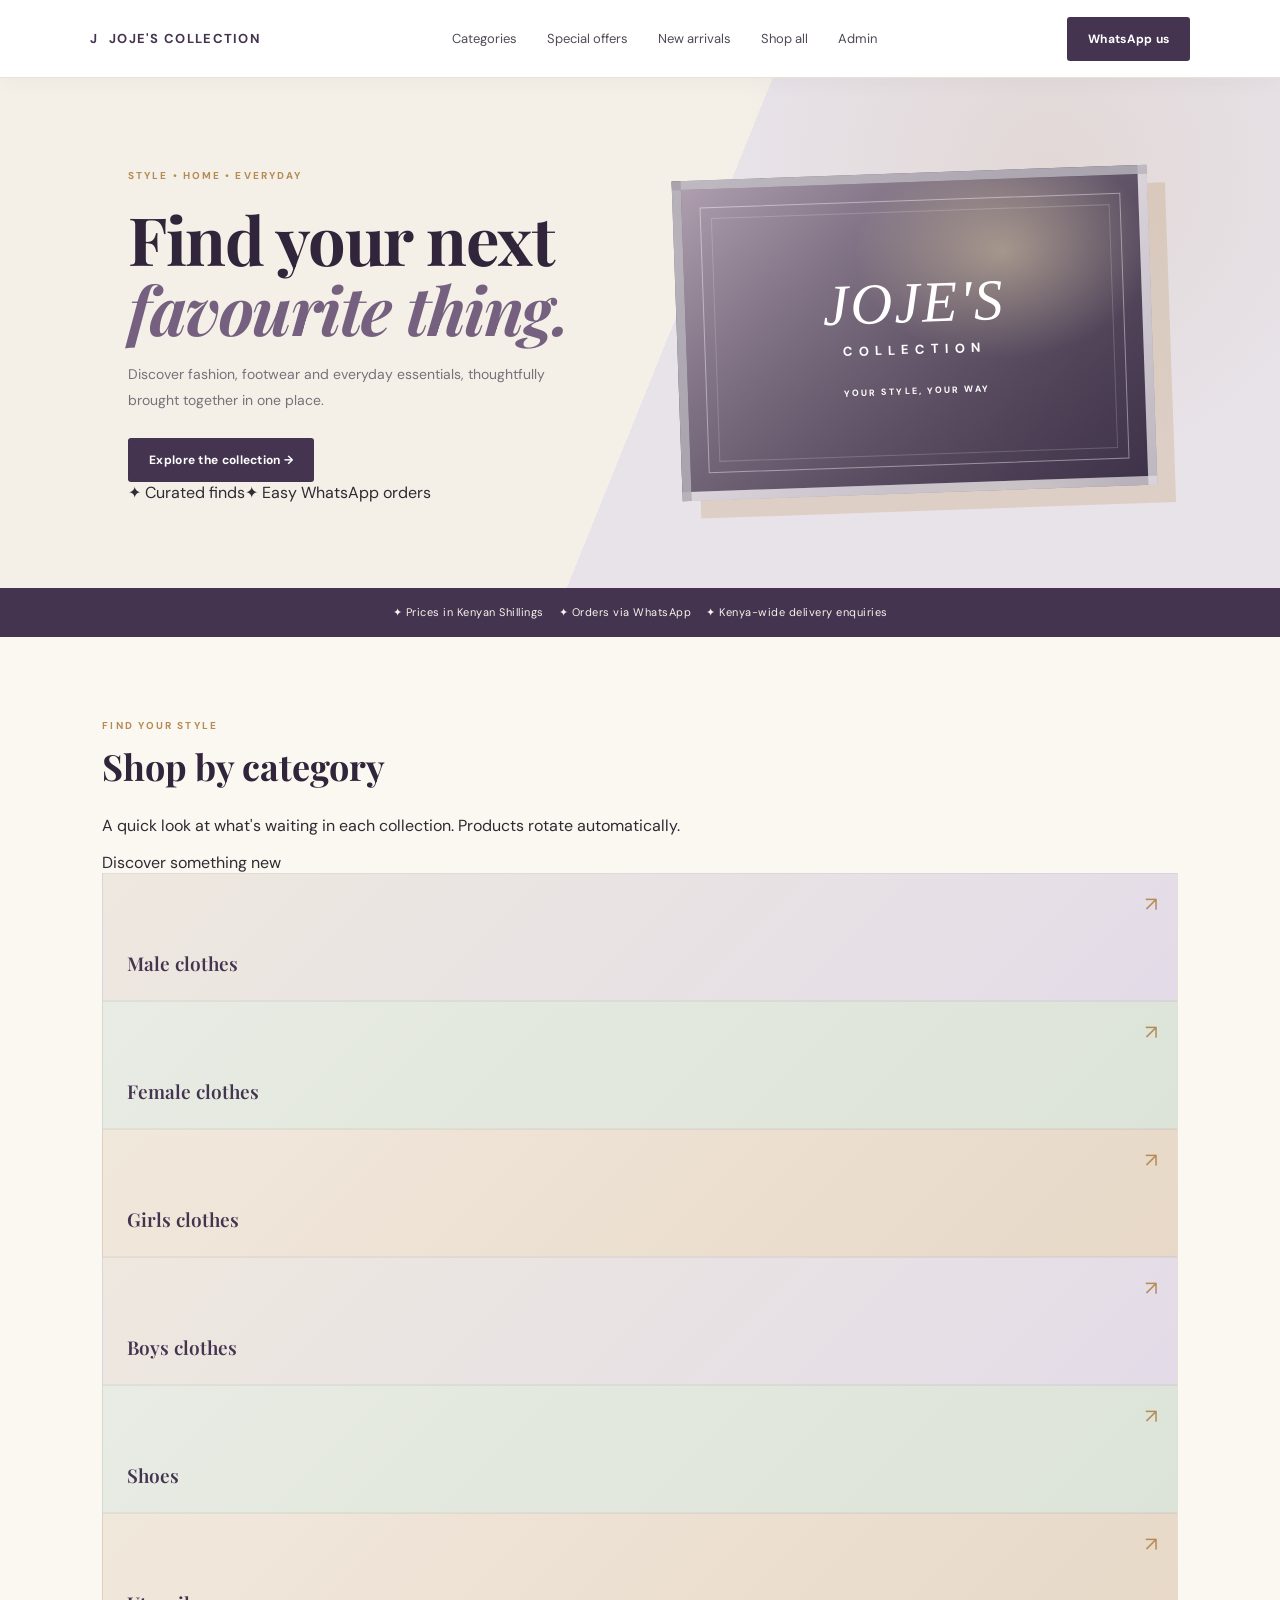
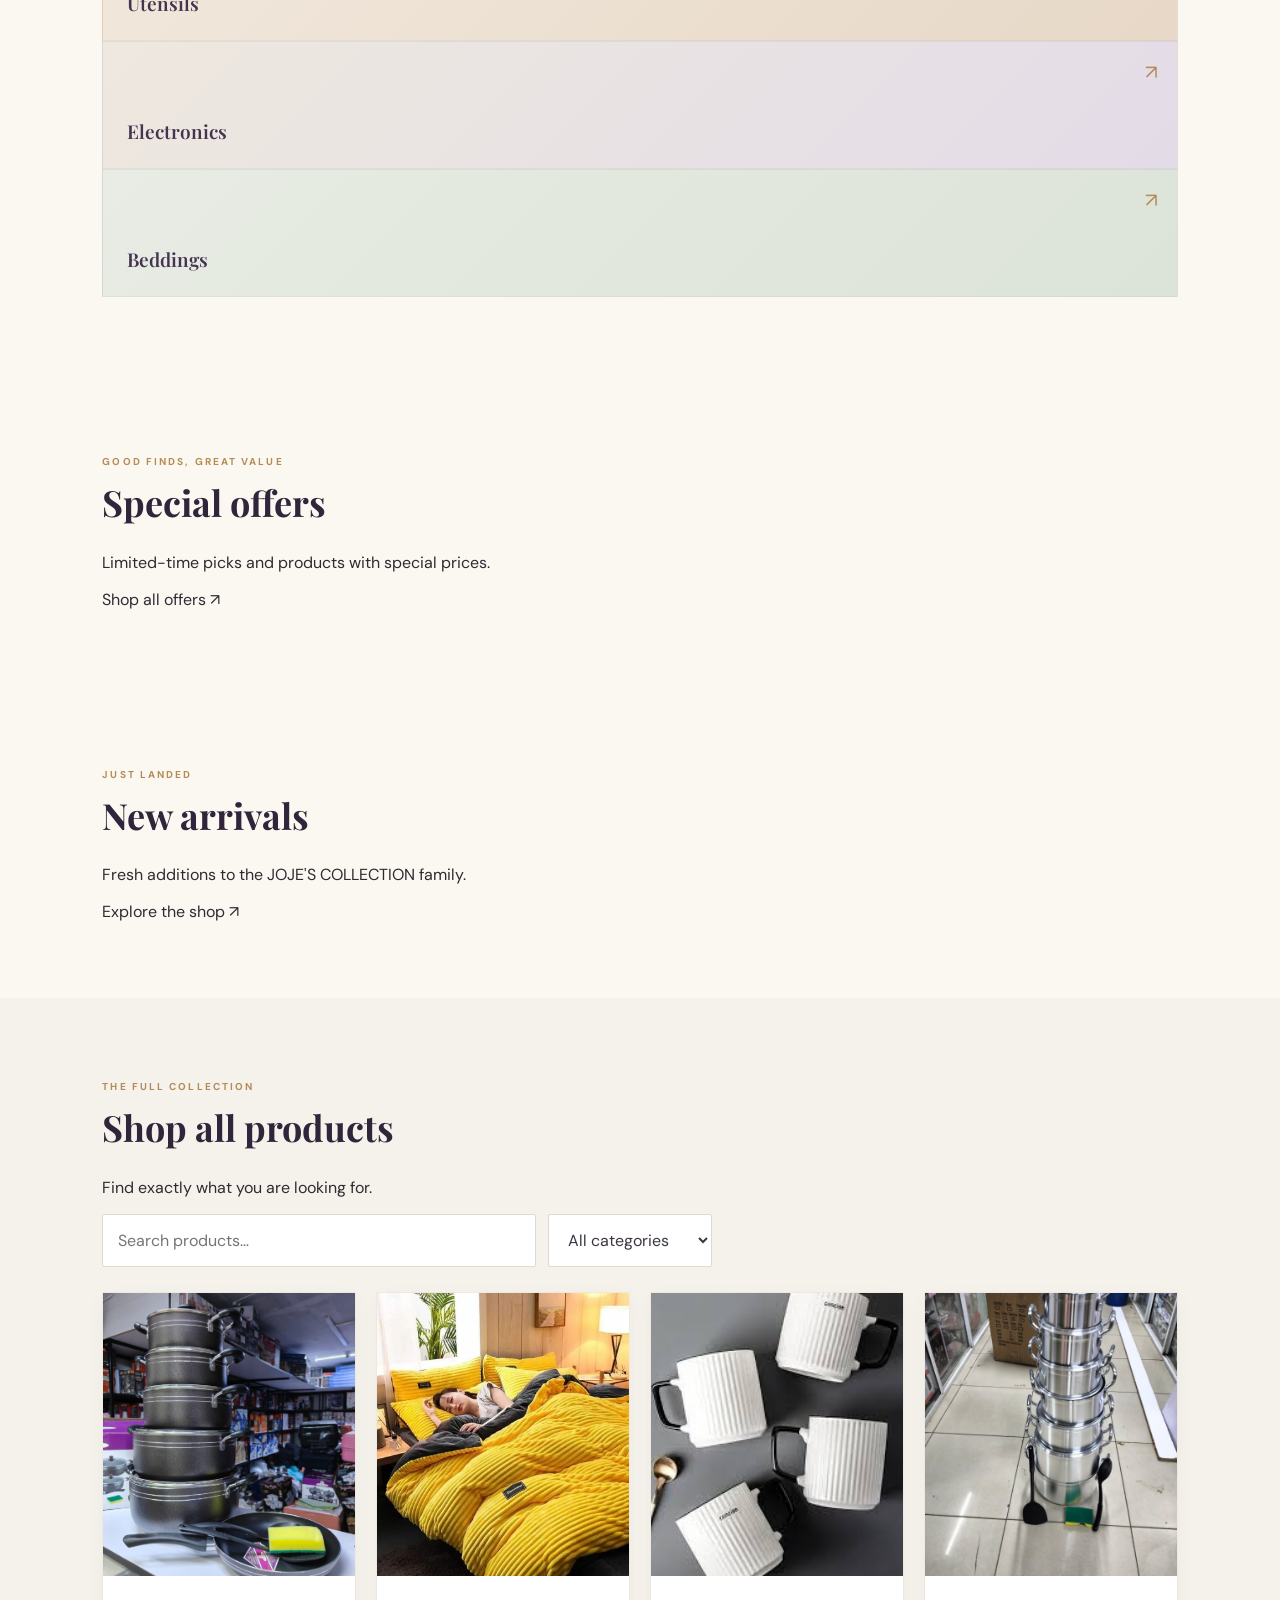
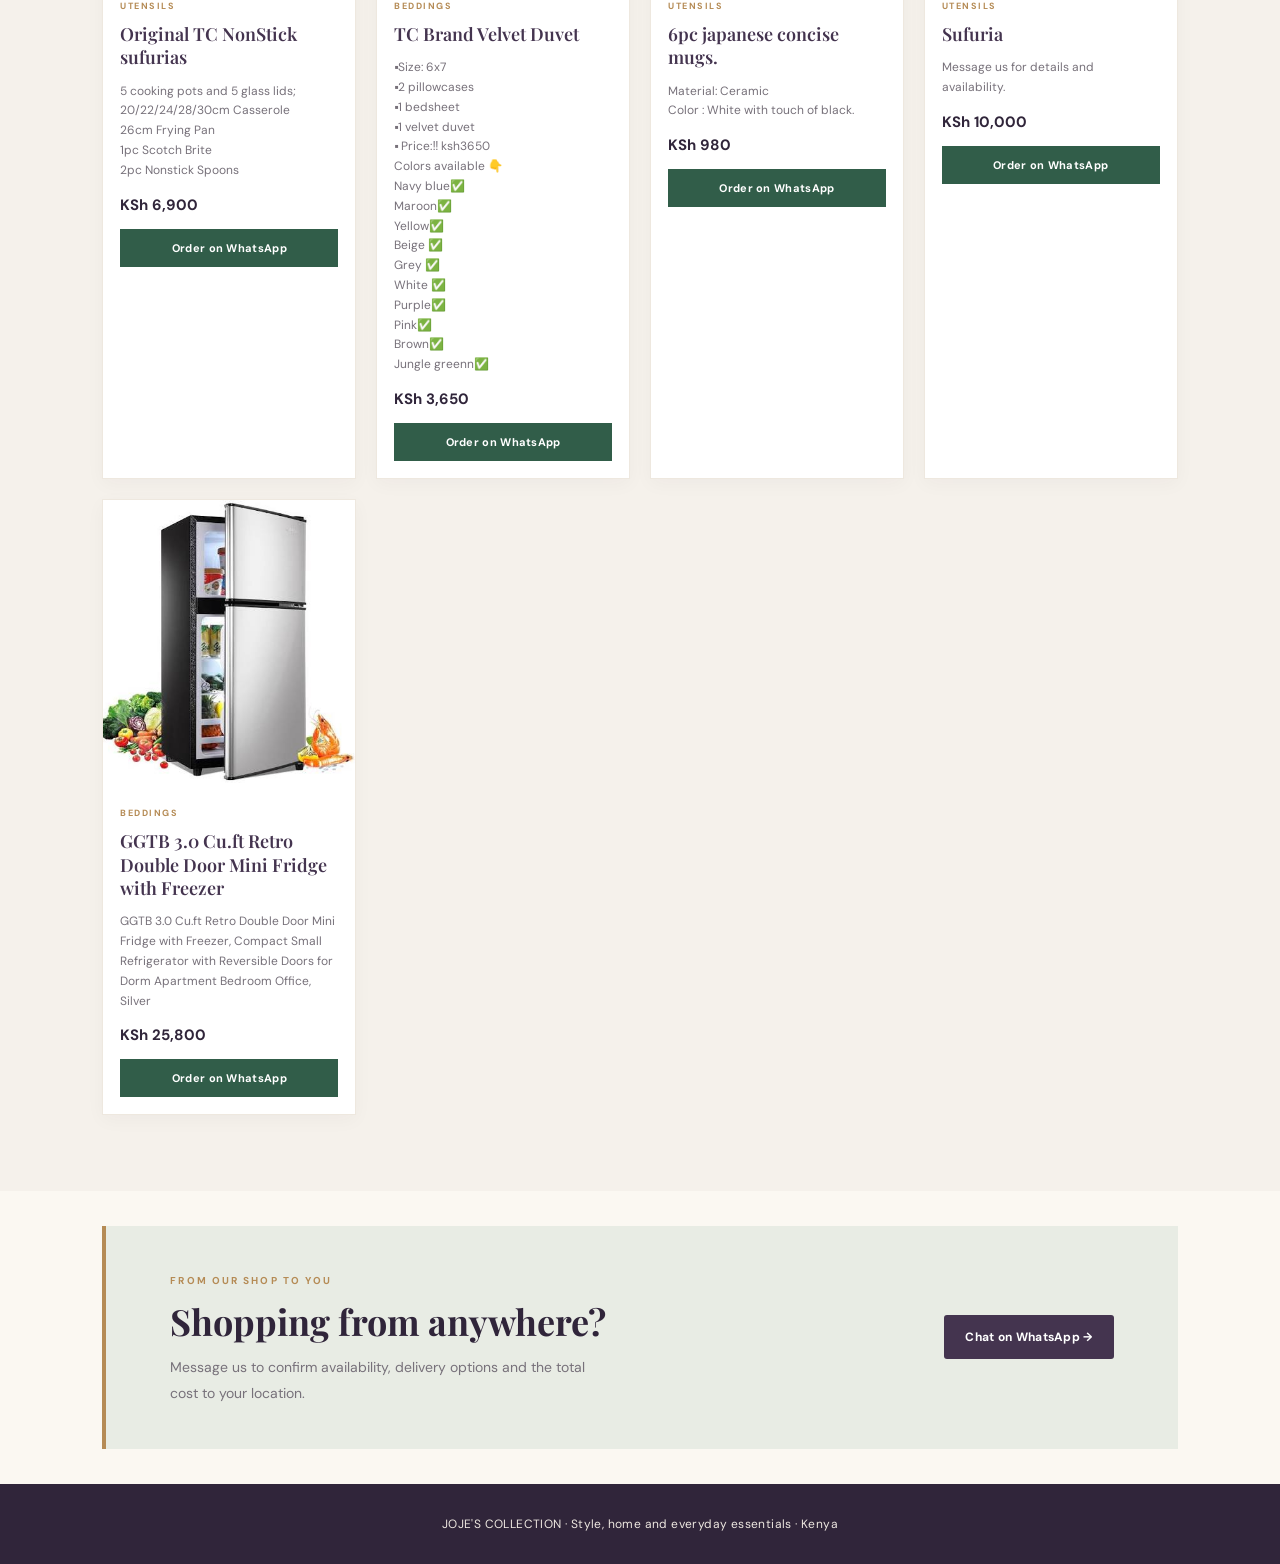
==== index.html @ 9160bc40 "Add rotating category previews and featured storefront sections" ====
<!doctype html>
<html lang="en">
<head><meta charset="utf-8"><meta name="viewport" content="width=device-width,initial-scale=1"><meta name="theme-color" content="#30253a"><meta name="description" content="Shop fashion, footwear, home and everyday essentials at JOJE'S COLLECTION. Order conveniently on WhatsApp."><title>JOJE'S COLLECTION | Style, Home & Everyday</title><link rel="stylesheet" href="styles.css"></head>
<body>
<header><a class="brand" href="index.html">J<span>JOJE'S COLLECTION</span></a><nav><a href="#categories">Categories</a><a href="#offers">Special offers</a><a href="#new-arrivals">New arrivals</a><a href="#products">Shop all</a><a href="admin.html">Admin</a></nav><a class="wa" href="https://wa.me/254795796951">WhatsApp us</a></header>
<section class="hero"><div><small>STYLE • HOME • EVERYDAY</small><h1>Find your next<br><em>favourite thing.</em></h1><p>Discover fashion, footwear and everyday essentials, thoughtfully brought together in one place.</p><a class="btn" href="#categories">Explore the collection →</a><div class="hero-trust"><span>✦ Curated finds</span><span>✦ Easy WhatsApp orders</span></div></div><div class="hero-art"><span>JOJE'S</span><b>COLLECTION</b><small>YOUR STYLE, YOUR WAY</small></div></section>
<div class="strip">✦ Prices in Kenyan Shillings　 ✦ Orders via WhatsApp　 ✦ Kenya-wide delivery enquiries</div>
<main>
<section id="categories" class="category-section"><div class="section-heading"><div><small>FIND YOUR STYLE</small><h2>Shop by category</h2><p class="section-intro">A quick look at what's waiting in each collection. Products rotate automatically.</p></div><span class="rotating-note"> <i></i> Discover something new</span></div><div id="cats" class="category-showcase"></div></section>
<section id="offers" class="feature-section offers-section"><div class="section-heading"><div><small>GOOD FINDS, GREAT VALUE</small><h2>Special offers</h2><p class="section-intro">Limited-time picks and products with special prices.</p></div><a class="text-link" href="#products">Shop all offers ↗</a></div><div id="offers-track" class="feature-track"></div></section>
<section id="new-arrivals" class="feature-section new-section"><div class="section-heading"><div><small>JUST LANDED</small><h2>New arrivals</h2><p class="section-intro">Fresh additions to the JOJE'S COLLECTION family.</p></div><a class="text-link" href="#products">Explore the shop ↗</a></div><div id="new-track" class="feature-track"></div></section>
<section id="products" class="products-section"><div class="section-heading"><div><small>THE FULL COLLECTION</small><h2>Shop all products</h2><p class="section-intro">Find exactly what you are looking for.</p></div></div><div class="tools"><input id="search" placeholder="Search products…" aria-label="Search products"><select id="filter" aria-label="Filter by category"><option value="">All categories</option></select></div><div id="grid" class="grid"></div><p id="empty" hidden>No products found. Please check back soon.</p></section>
<section class="delivery"><div><small>FROM OUR SHOP TO YOU</small><h2>Shopping from anywhere?</h2><p>Message us to confirm availability, delivery options and the total cost to your location.</p></div><a class="btn" href="https://wa.me/254795796951">Chat on WhatsApp →</a></section>
</main><footer>JOJE'S COLLECTION · Style, home and everyday essentials · Kenya</footer><script src="products.js"></script><script src="app.js"></script></body></html>
---- styles.css ----
@import url('https://fonts.googleapis.com/css2?family=DM+Sans:wght@400;500;600;700&family=Playfair+Display:ital,wght@0,600;0,700;1,600&display=swap');
:root{--plum:#44344f;--deep:#30253a;--soft:#75617f;--cream:#fbf8f2;--ivory:#f3eee5;--gold:#b58b55;--sage:#e8ece4;--muted:#77717a;--line:#e9e2d9}
*{box-sizing:border-box}html{scroll-behavior:smooth}body{margin:0;background:var(--cream);color:#302a32;font-family:'DM Sans',sans-serif;-webkit-font-smoothing:antialiased}a{color:inherit;text-decoration:none}button,input,select{font:inherit}
header{min-height:78px;padding:0 7%;display:flex;align-items:center;justify-content:space-between;gap:24px;background:rgba(255,255,255,.97);position:sticky;top:0;z-index:10;border-bottom:1px solid var(--line);box-shadow:0 4px 22px rgba(48,37,58,.035)}
.brand{display:flex;align-items:center;gap:11px;color:var(--plum);font-weight:700;letter-spacing:1.3px;font-size:13px;white-space:nowrap}.brand:first-letter{background:var(--plum);color:white;border-radius:50%;padding:8px 12px;font:italic 24px Georgia}
nav{display:flex;align-items:center;gap:30px;font-size:13px;color:#514957}nav a:hover{color:var(--gold)}
.wa,.btn{display:inline-flex;align-items:center;justify-content:center;background:var(--plum);color:white;padding:14px 21px;border-radius:3px;font-size:12px;font-weight:700;letter-spacing:.3px;transition:.2s}.wa:hover,.btn:hover{background:var(--deep);transform:translateY(-2px)}
.hero{padding:72px 10%;min-height:510px;display:grid;grid-template-columns:1.02fr .98fr;align-items:center;gap:54px;overflow:hidden;background:radial-gradient(circle at 82% 18%,rgba(181,139,85,.13),transparent 28%),linear-gradient(112deg,#f4efe7 0%,#f4efe7 52%,#e8e3e9 52%,#e8e3e9 100%)}
small{color:var(--gold);letter-spacing:2.1px;font-weight:700;font-size:10px;text-transform:uppercase}.hero h1{font:700 clamp(44px,5.2vw,72px)/1.06 'Playfair Display',Georgia,serif;color:var(--deep);margin:20px 0 17px;letter-spacing:-1.5px}.hero h1 em{color:var(--soft)}
.hero p,.delivery p{color:var(--muted);line-height:1.85;font-size:14px;max-width:430px;margin:0 0 25px}
.hero-art{min-height:320px;position:relative;isolation:isolate;background:linear-gradient(145deg,rgba(48,37,58,.08),rgba(48,37,58,.55)),radial-gradient(ellipse at 70% 24%,#d8c8b0 0%,transparent 33%),linear-gradient(135deg,#b9a9b9,#796b7e 58%,#51445d);box-shadow:18px 18px 0 rgba(181,139,85,.23);display:flex;flex-direction:column;align-items:center;justify-content:center;color:white;transform:rotate(-2deg);border:9px solid rgba(255,255,255,.55)}
.hero-art:before,.hero-art:after{content:'';position:absolute;z-index:-1;border:1px solid rgba(255,255,255,.42);inset:18px}.hero-art:after{inset:29px;border-color:rgba(255,255,255,.18)}.hero-art span{font:italic 58px Georgia,serif;letter-spacing:2px}.hero-art b{letter-spacing:6px;font-size:13px;margin-top:5px}.hero-art small{color:#fff;margin-top:27px;font-size:9px}
.strip{text-align:center;padding:17px 12px;background:var(--plum);color:#f8f3ed;font-size:11px;letter-spacing:.5px}main section{padding:76px 8%}h2{font:700 36px/1.15 'Playfair Display',Georgia,serif;color:var(--deep);margin:12px 0 28px}
.cats{display:grid;grid-template-columns:repeat(4,1fr);gap:14px}.cat{position:relative;overflow:hidden;min-height:128px;padding:24px;display:flex;align-items:flex-end;background:linear-gradient(135deg,#eee8df,#e3dce8);color:var(--plum);font:600 19px 'Playfair Display',Georgia,serif;border:1px solid rgba(68,52,79,.06);transition:.22s}.cat:nth-child(3n+2){background:linear-gradient(135deg,#e8ece4,#dce3d8)}.cat:nth-child(3n){background:linear-gradient(135deg,#f1e8dc,#e7d8c7)}.cat:after{content:'↗';position:absolute;top:17px;right:19px;color:var(--gold);font:20px 'DM Sans',sans-serif}.cat:hover{transform:translateY(-4px);box-shadow:0 12px 24px rgba(48,37,58,.09)}
#products{background:#f5f1eb}.tools{display:flex;gap:12px;margin-bottom:25px;max-width:610px}.tools input,.tools select{min-width:0;padding:14px 15px;border:1px solid #e1d9cf;background:white;color:#3e3542;outline:none;border-radius:2px}.tools input{flex:1}.tools input:focus,.tools select:focus{border-color:var(--gold);box-shadow:0 0 0 3px rgba(181,139,85,.12)}
.grid{display:grid;grid-template-columns:repeat(4,1fr);gap:20px}.card{min-width:0;overflow:hidden;background:white;border:1px solid #eee8df;box-shadow:0 5px 18px rgba(48,37,58,.035);transition:.22s}.card:hover{transform:translateY(-5px);box-shadow:0 15px 28px rgba(48,37,58,.10)}.card img{display:block;width:100%;aspect-ratio:4/4.5;object-fit:cover;background:#eee9e2}
.info{padding:17px}.info small{font-size:9px;letter-spacing:1.5px}.info h3{font:600 18px/1.3 'Playfair Display',Georgia,serif;color:var(--plum);margin:9px 0}.info p{font-size:12px;line-height:1.65;color:var(--muted);white-space:pre-line}.price{color:var(--deep);font-weight:700;font-size:15px;margin:14px 0}.order{display:block;text-align:center;background:#315d49;color:white;padding:12px;font-size:11px;font-weight:700;letter-spacing:.3px}.order:hover{background:#244635}#empty{color:var(--muted);padding:25px 0}
.delivery{background:var(--sage);margin:35px 8%;padding:42px 5%;display:flex;align-items:center;justify-content:space-between;gap:25px;border-left:4px solid var(--gold)}.delivery h2{margin-bottom:12px}.delivery p{margin-bottom:0}footer{text-align:center;background:var(--deep);color:#eee8e1;padding:32px 15px;font-size:12px;letter-spacing:.4px}
@media(max-width:900px){header{padding:0 5%}nav{gap:17px}.hero{padding:60px 7%;gap:30px}.grid{grid-template-columns:repeat(3,1fr)}}
@media(max-width:650px){header{min-height:68px;padding:0 5%;gap:10px}.brand{font-size:11px;letter-spacing:.7px}.brand:first-letter{padding:6px 9px;font-size:20px}nav{display:none}.wa{padding:11px 13px;font-size:11px}.hero{grid-template-columns:1fr;padding:48px 7% 55px;gap:34px;background:linear-gradient(145deg,#f4efe7,#e8e3e9)}.hero h1{font-size:clamp(43px,12vw,58px)}.hero-art{min-height:220px}.hero-art span{font-size:45px}.strip{line-height:1.8;padding:13px 16px}main section{padding:52px 5%}h2{font-size:30px}.cats{grid-template-columns:repeat(2,1fr);gap:10px}.cat{min-height:100px;padding:17px;font-size:16px}.tools{gap:8px}.tools input,.tools select{width:50%;padding:12px 10px;font-size:12px}.grid{grid-template-columns:repeat(2,minmax(0,1fr));gap:11px}.info{padding:12px}.info h3{font-size:16px}.info p{font-size:11px}.delivery{margin:12px 5%;padding:27px 6%;display:block}.delivery .btn{margin-top:20px}}
@media(max-width:360px){.brand span{font-size:10px}.info h3{font-size:14px}}
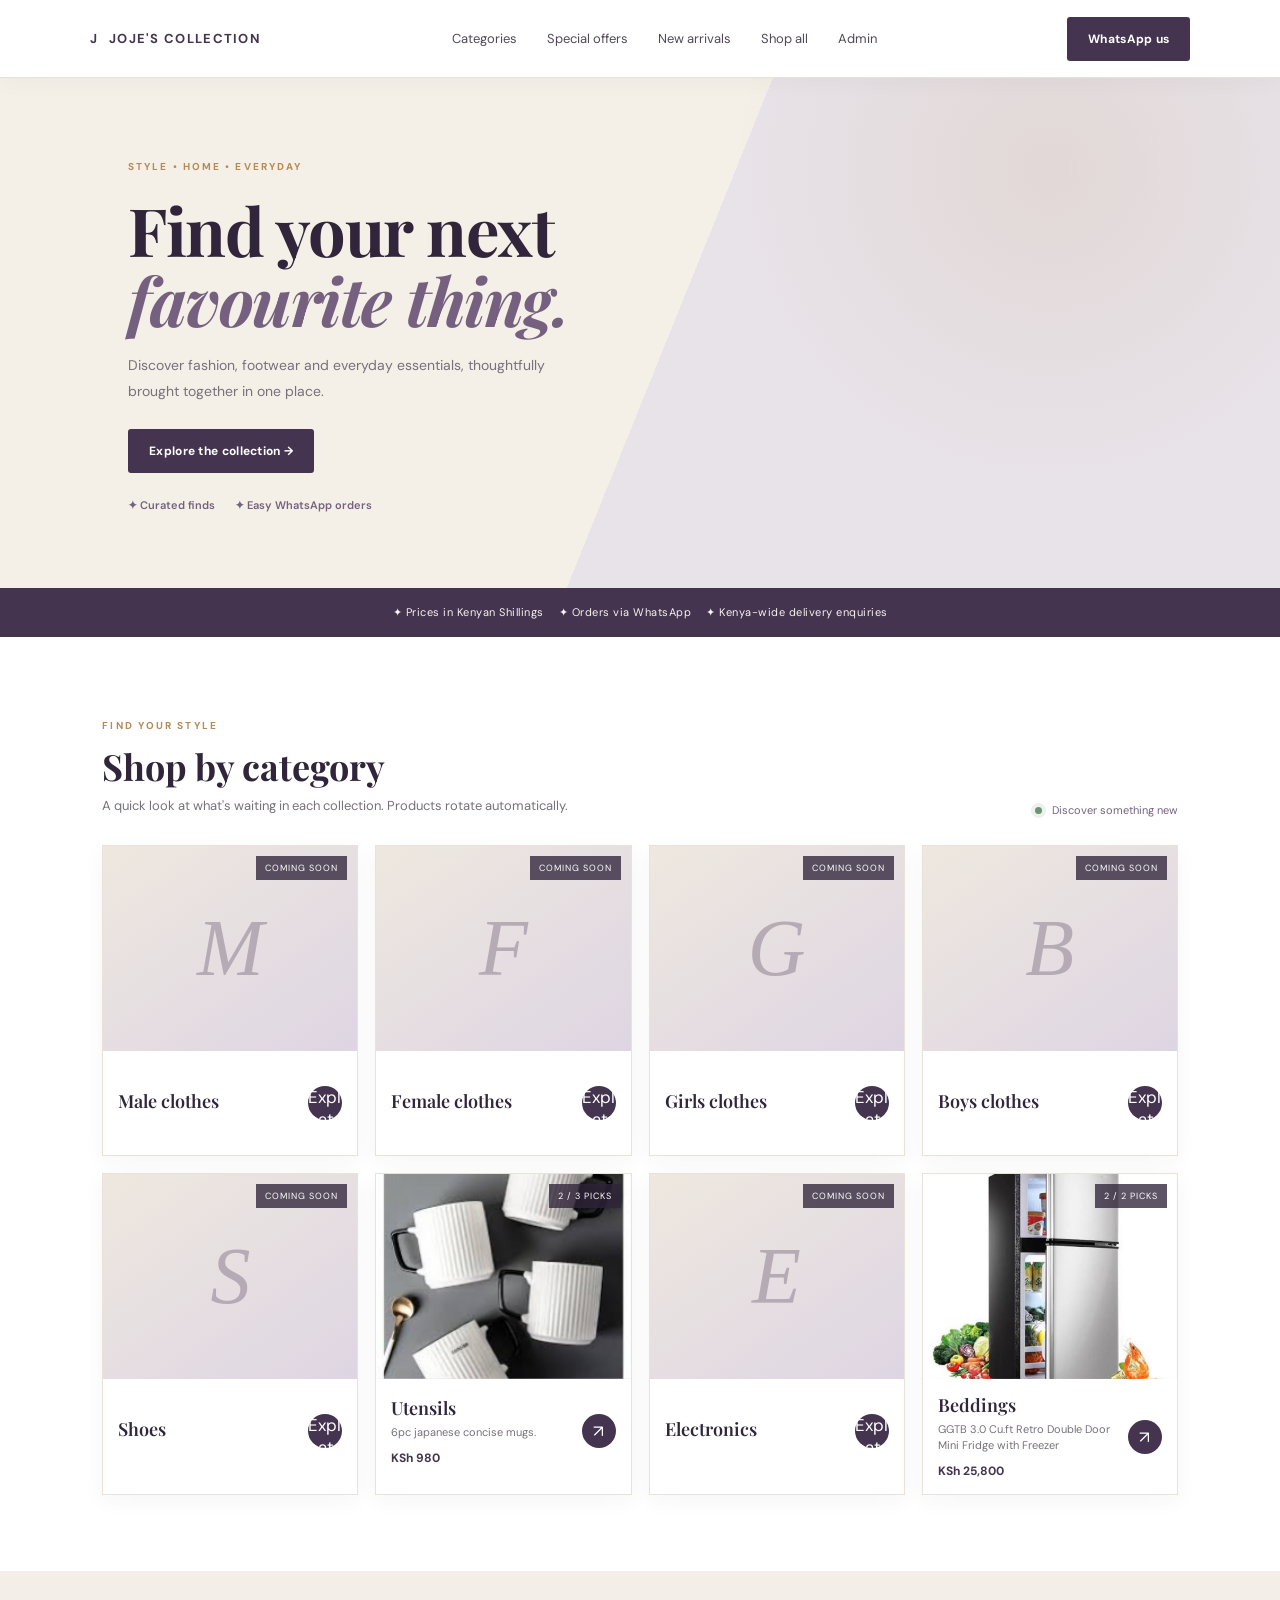
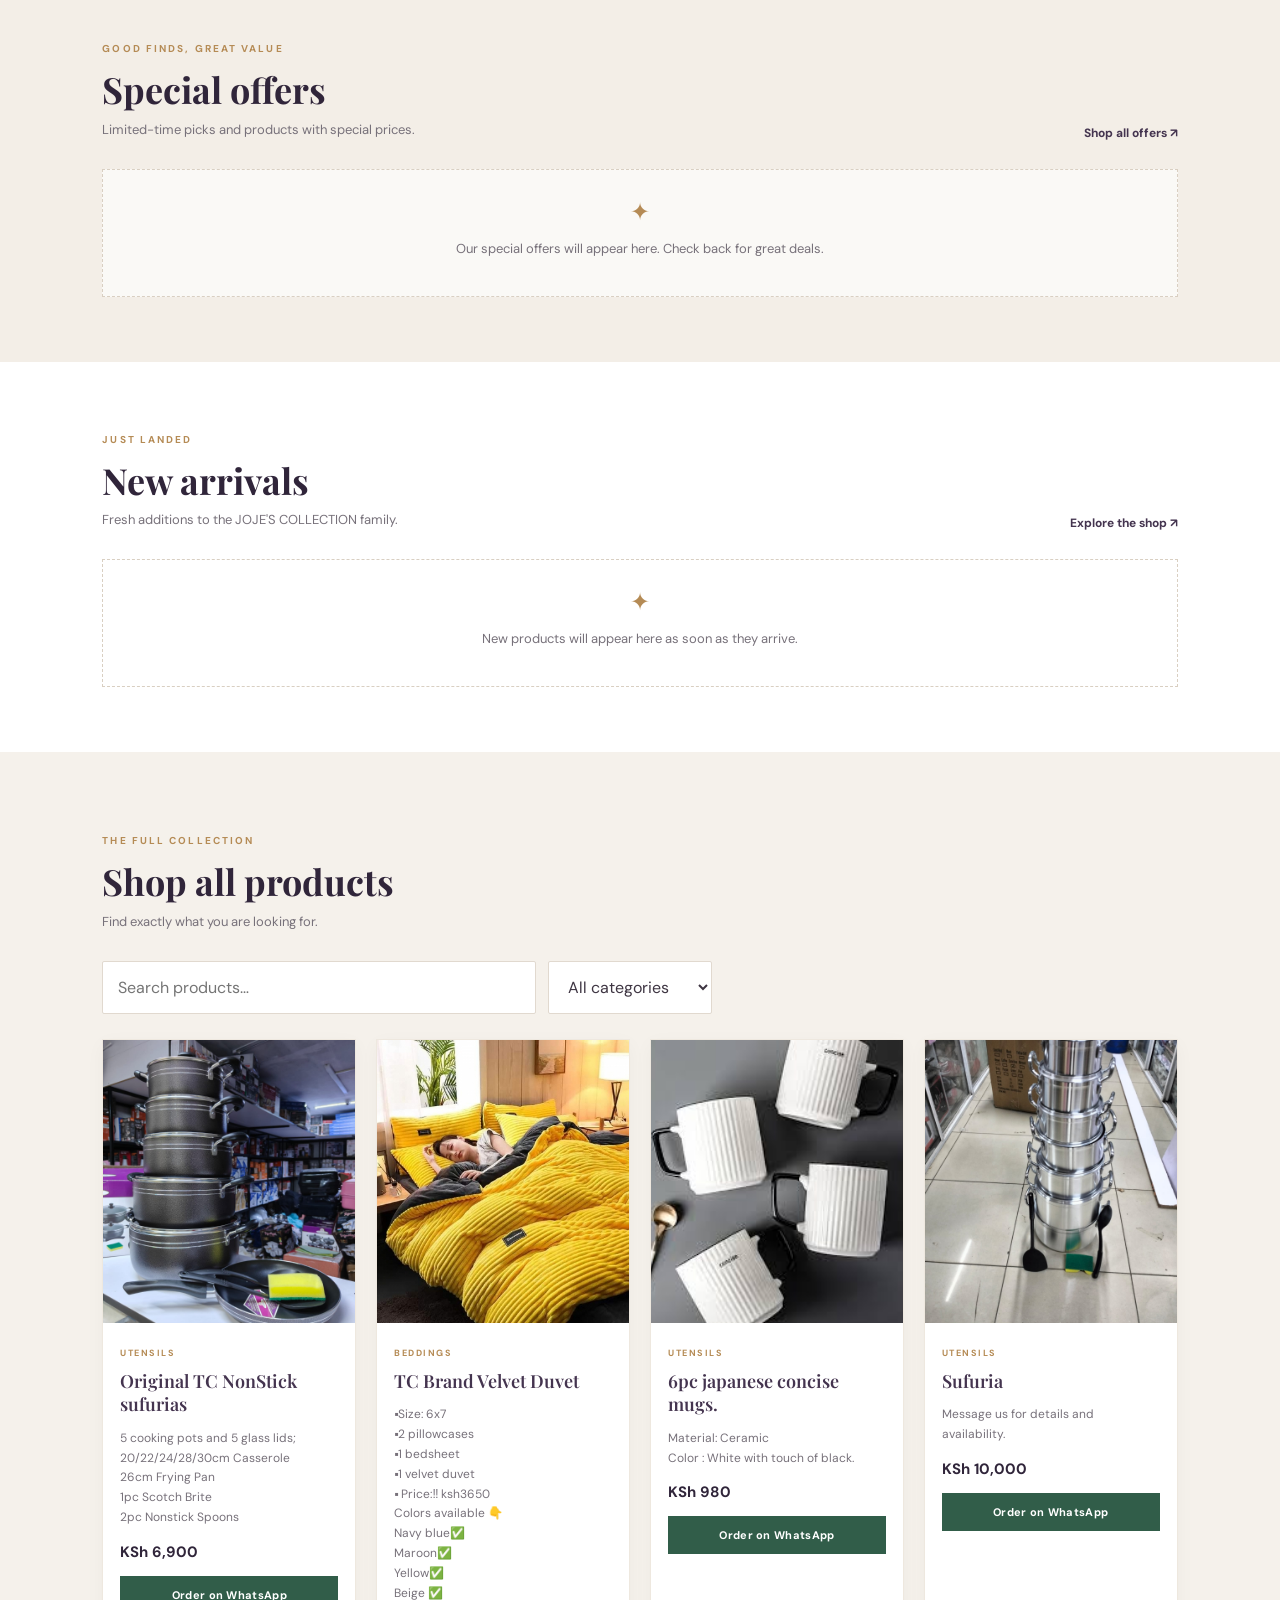
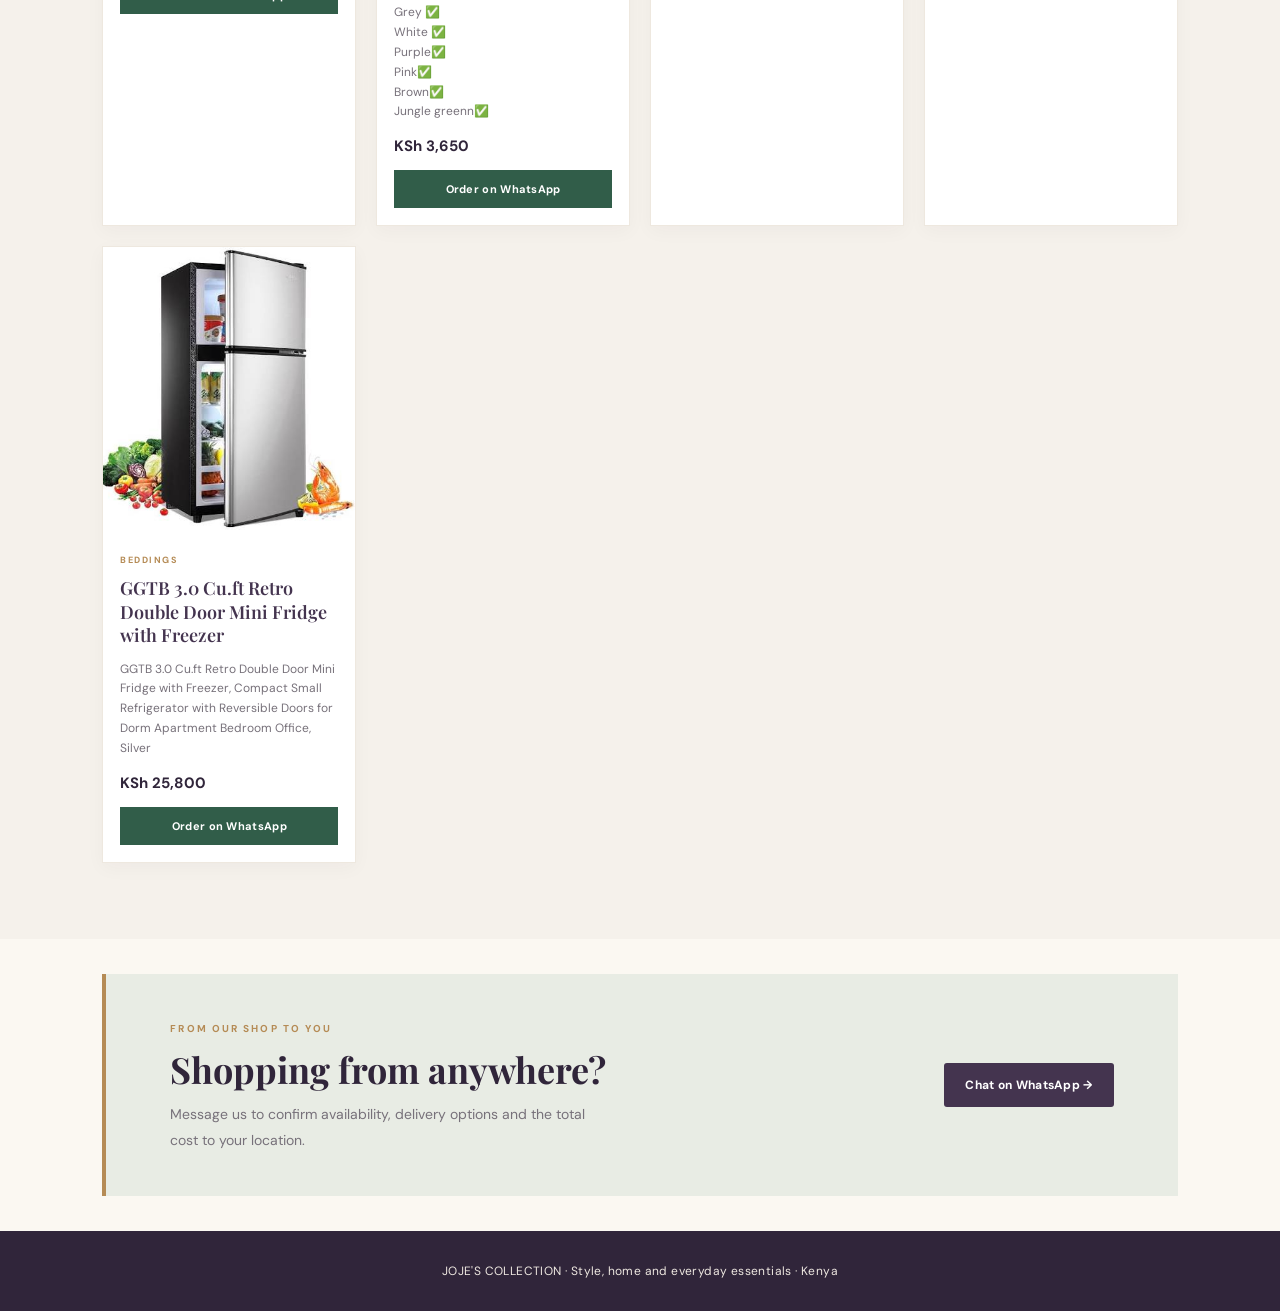
==== commit ef31a547: "Replace decorative hero graphic with live product showcase" ====
--- a/index.html
+++ b/index.html
@@ -3,7 +3,7 @@
 <head><meta charset="utf-8"><meta name="viewport" content="width=device-width,initial-scale=1"><meta name="theme-color" content="#30253a"><meta name="description" content="Shop fashion, footwear, home and everyday essentials at JOJE'S COLLECTION. Order conveniently on WhatsApp."><title>JOJE'S COLLECTION | Style, Home & Everyday</title><link rel="stylesheet" href="styles.css"></head>
 <body>
 <header><a class="brand" href="index.html">J<span>JOJE'S COLLECTION</span></a><nav><a href="#categories">Categories</a><a href="#offers">Special offers</a><a href="#new-arrivals">New arrivals</a><a href="#products">Shop all</a><a href="admin.html">Admin</a></nav><a class="wa" href="https://wa.me/254795796951">WhatsApp us</a></header>
-<section class="hero"><div><small>STYLE • HOME • EVERYDAY</small><h1>Find your next<br><em>favourite thing.</em></h1><p>Discover fashion, footwear and everyday essentials, thoughtfully brought together in one place.</p><a class="btn" href="#categories">Explore the collection →</a><div class="hero-trust"><span>✦ Curated finds</span><span>✦ Easy WhatsApp orders</span></div></div><div class="hero-art"><span>JOJE'S</span><b>COLLECTION</b><small>YOUR STYLE, YOUR WAY</small></div></section>
+<section class="hero"><div><small>STYLE • HOME • EVERYDAY</small><h1>Find your next<br><em>favourite thing.</em></h1><p>Discover fashion, footwear and everyday essentials, thoughtfully brought together in one place.</p><a class="btn" href="#categories">Explore the collection →</a><div class="hero-trust"><span>✦ Curated finds</span><span>✦ Easy WhatsApp orders</span></div></div><div id="hero-showcase" class="hero-showcase" aria-label="Featured products"></div></section>
 <div class="strip">✦ Prices in Kenyan Shillings　 ✦ Orders via WhatsApp　 ✦ Kenya-wide delivery enquiries</div>
 <main>
 <section id="categories" class="category-section"><div class="section-heading"><div><small>FIND YOUR STYLE</small><h2>Shop by category</h2><p class="section-intro">A quick look at what's waiting in each collection. Products rotate automatically.</p></div><span class="rotating-note"> <i></i> Discover something new</span></div><div id="cats" class="category-showcase"></div></section>
--- a/styles.css
+++ b/styles.css
@@ -18,4 +18,41 @@
 .delivery{background:var(--sage);margin:35px 8%;padding:42px 5%;display:flex;align-items:center;justify-content:space-between;gap:25px;border-left:4px solid var(--gold)}.delivery h2{margin-bottom:12px}.delivery p{margin-bottom:0}footer{text-align:center;background:var(--deep);color:#eee8e1;padding:32px 15px;font-size:12px;letter-spacing:.4px}
 @media(max-width:900px){header{padding:0 5%}nav{gap:17px}.hero{padding:60px 7%;gap:30px}.grid{grid-template-columns:repeat(3,1fr)}}
 @media(max-width:650px){header{min-height:68px;padding:0 5%;gap:10px}.brand{font-size:11px;letter-spacing:.7px}.brand:first-letter{padding:6px 9px;font-size:20px}nav{display:none}.wa{padding:11px 13px;font-size:11px}.hero{grid-template-columns:1fr;padding:48px 7% 55px;gap:34px;background:linear-gradient(145deg,#f4efe7,#e8e3e9)}.hero h1{font-size:clamp(43px,12vw,58px)}.hero-art{min-height:220px}.hero-art span{font-size:45px}.strip{line-height:1.8;padding:13px 16px}main section{padding:52px 5%}h2{font-size:30px}.cats{grid-template-columns:repeat(2,1fr);gap:10px}.cat{min-height:100px;padding:17px;font-size:16px}.tools{gap:8px}.tools input,.tools select{width:50%;padding:12px 10px;font-size:12px}.grid{grid-template-columns:repeat(2,minmax(0,1fr));gap:11px}.info{padding:12px}.info h3{font-size:16px}.info p{font-size:11px}.delivery{margin:12px 5%;padding:27px 6%;display:block}.delivery .btn{margin-top:20px}}
-@media(max-width:360px){.brand span{font-size:10px}.info h3{font-size:14px}}+@media(max-width:360px){.brand span{font-size:10px}.info h3{font-size:14px}}
+
+/* Rotating category previews and featured product rails */
+.hero-trust{display:flex;flex-wrap:wrap;gap:20px;margin-top:25px;color:var(--soft);font-size:11px;font-weight:600}
+.section-heading{display:flex;align-items:flex-end;justify-content:space-between;gap:20px;margin-bottom:28px}
+.section-heading h2{margin-bottom:8px}.section-intro{margin:0;color:var(--muted);font-size:13px;line-height:1.7;max-width:560px}
+.rotating-note{font-size:11px;color:var(--soft);white-space:nowrap}.rotating-note i{display:inline-block;width:7px;height:7px;border-radius:50%;background:#6c9475;margin-right:7px;box-shadow:0 0 0 4px rgba(108,148,117,.13)}
+.category-showcase{display:grid;grid-template-columns:repeat(4,minmax(0,1fr));gap:17px}
+.category-tile{min-width:0;background:#fff;border:1px solid var(--line);box-shadow:0 6px 20px rgba(48,37,58,.045);overflow:hidden;transition:transform .25s,box-shadow .25s}
+.category-tile:hover{transform:translateY(-5px);box-shadow:0 14px 28px rgba(48,37,58,.11)}
+.category-visual{height:205px;position:relative;background:linear-gradient(145deg,#eee8df,#ded5e3);overflow:hidden}
+.category-visual img{width:100%;height:100%;display:block;object-fit:cover;animation:categoryReveal .55s ease both}
+.category-count{position:absolute;right:10px;top:10px;background:rgba(48,37,58,.78);color:white;padding:6px 9px;font-size:9px;letter-spacing:1px}
+.category-caption{min-height:104px;padding:14px 15px;display:flex;align-items:center;justify-content:space-between;gap:10px}
+.category-caption h3{font:600 18px 'Playfair Display',Georgia,serif;color:var(--deep);margin:0 0 5px}
+.category-caption p{font-size:11px;color:var(--muted);margin:0 0 6px;line-height:1.4}
+.category-caption strong{font-size:12px;color:var(--plum)}
+.category-caption>a{width:34px;height:34px;flex:0 0 34px;display:grid;place-items:center;border-radius:50%;background:var(--plum);color:white;font-size:17px}
+.empty-visual{display:grid;place-items:center}.category-symbol{font:italic 80px Georgia;color:rgba(68,52,79,.3)}
+.category-section{background:#fff}
+.feature-section{padding-top:65px;padding-bottom:65px}
+.offers-section{background:#f3eee7}
+.new-section{background:#fff}
+.feature-track{display:grid;grid-template-columns:repeat(4,minmax(0,1fr));gap:17px}
+.spot-card{min-width:0;background:white;border:1px solid var(--line);overflow:hidden;box-shadow:0 5px 18px rgba(48,37,58,.045);animation:categoryReveal .45s ease both}
+.spot-image{height:220px;display:block;position:relative;overflow:hidden;background:#eee8df}
+.spot-image img{width:100%;height:100%;object-fit:cover;display:block;transition:transform .45s}
+.spot-card:hover .spot-image img{transform:scale(1.045)}
+.spot-badge{position:absolute;left:11px;top:11px;padding:7px 10px;color:#fff;font-size:9px;letter-spacing:1px;font-weight:700}
+.spot-badge.offer{background:#9c573f}.spot-badge.new{background:#315d49}
+.spot-info{padding:15px}.spot-info>small{font-size:9px}.spot-info h3{font:600 17px/1.3 'Playfair Display',Georgia,serif;color:var(--plum);min-height:42px;margin:8px 0}.spot-info strong{display:block;color:var(--deep);font-size:14px;margin:12px 0}
+.spot-order{display:block;text-align:center;padding:11px;background:#315d49;color:white;font-size:10px;font-weight:700;letter-spacing:.3px}
+.feature-empty{grid-column:1/-1;padding:26px;background:rgba(255,255,255,.65);border:1px dashed #d9cfc2;color:var(--muted);font-size:13px;text-align:center}.feature-empty span{font-size:24px;color:var(--gold)}
+.text-link{font-size:12px;color:var(--plum);font-weight:700;white-space:nowrap}.text-link:hover{color:var(--gold)}
+@keyframes categoryReveal{from{opacity:.45;transform:translateY(8px)}to{opacity:1;transform:translateY(0)}}
+@media(max-width:900px){.category-showcase,.feature-track{grid-template-columns:repeat(2,minmax(0,1fr))}.category-visual,.spot-image{height:190px}}
+@media(max-width:650px){.section-heading{align-items:flex-start;flex-direction:column;gap:12px}.rotating-note{font-size:10px}.category-showcase,.feature-track{grid-template-columns:repeat(2,minmax(0,1fr));gap:10px}.category-visual{height:145px}.category-caption{min-height:94px;padding:11px}.category-caption h3{font-size:15px}.category-caption p{font-size:10px}.spot-image{height:155px}.spot-info{padding:11px}.spot-info h3{font-size:15px;min-height:38px}.spot-info strong{font-size:13px}.spot-order{font-size:9px;padding:10px}.feature-section{padding-top:48px;padding-bottom:48px}}
+@media(prefers-reduced-motion:reduce){*,*::before,*::after{scroll-behavior:auto!important;animation-duration:.01ms!important;animation-iteration-count:1!important;transition-duration:.01ms!important}}
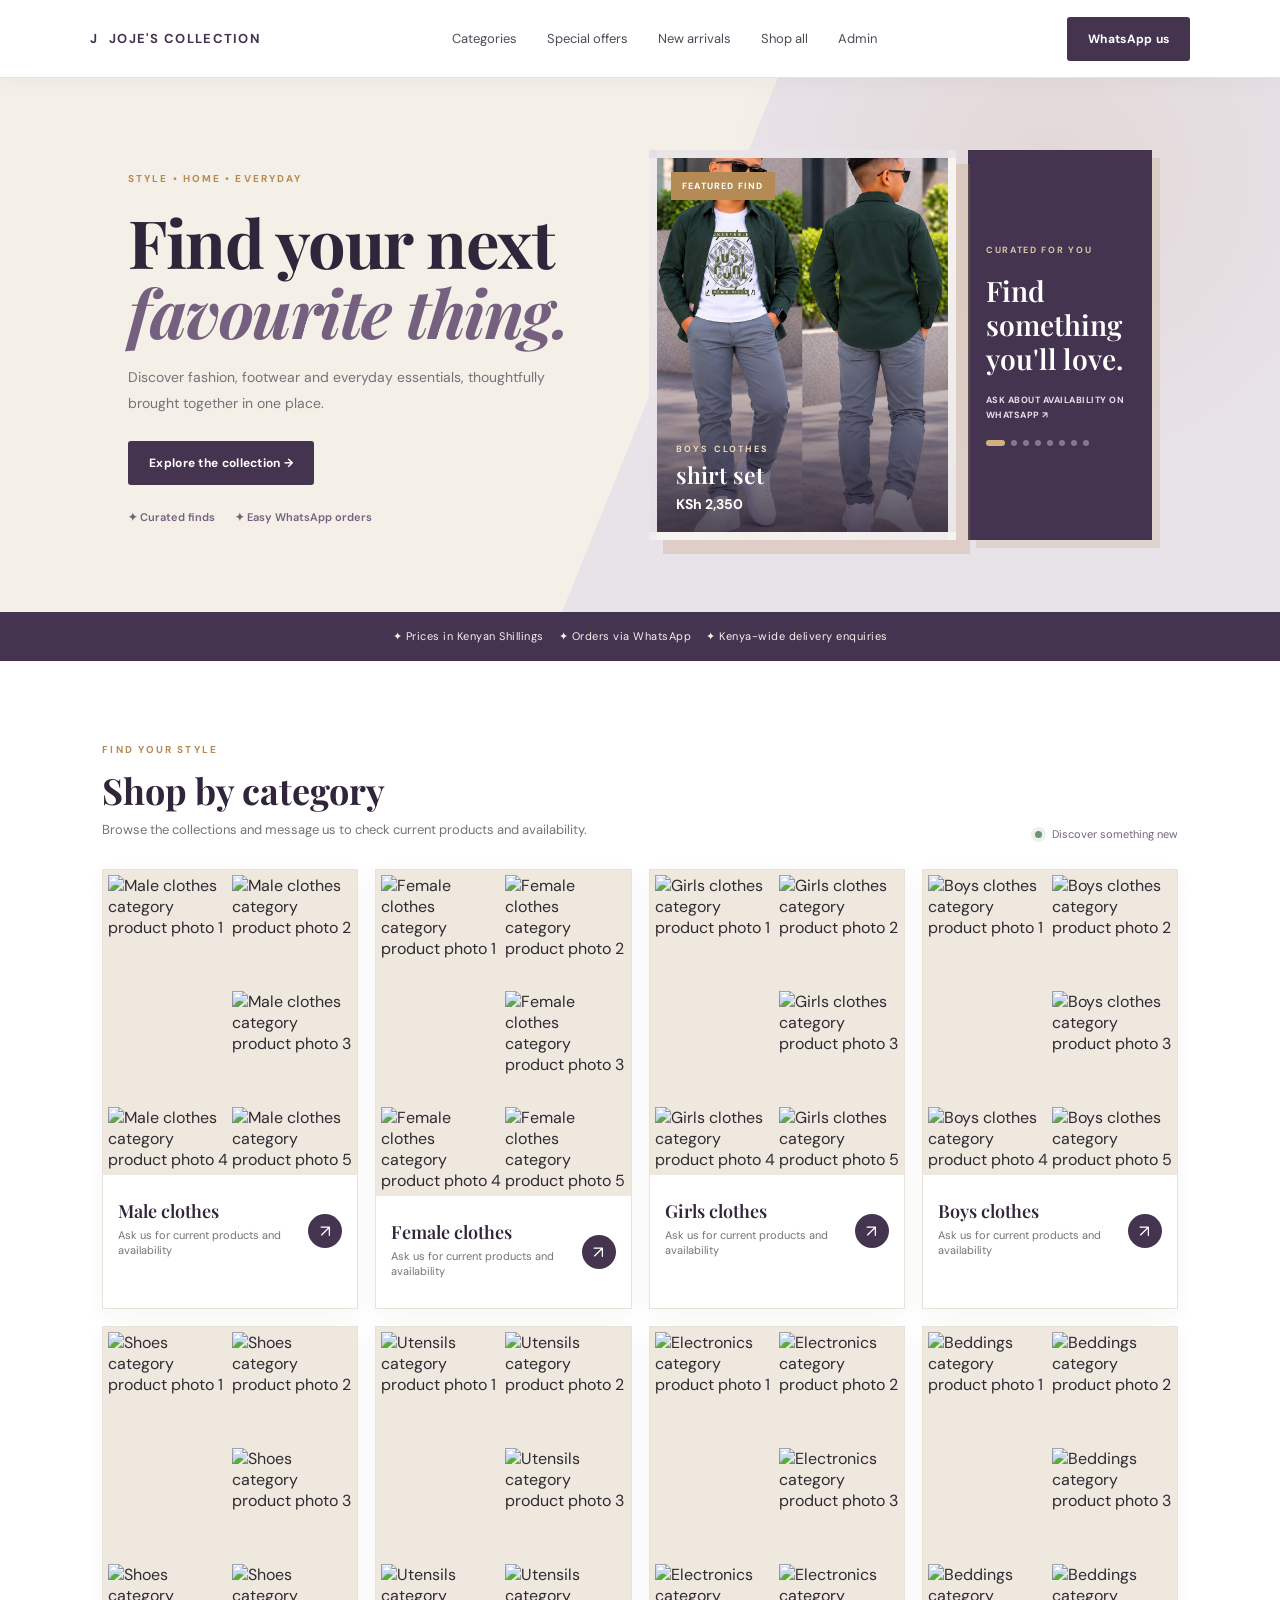
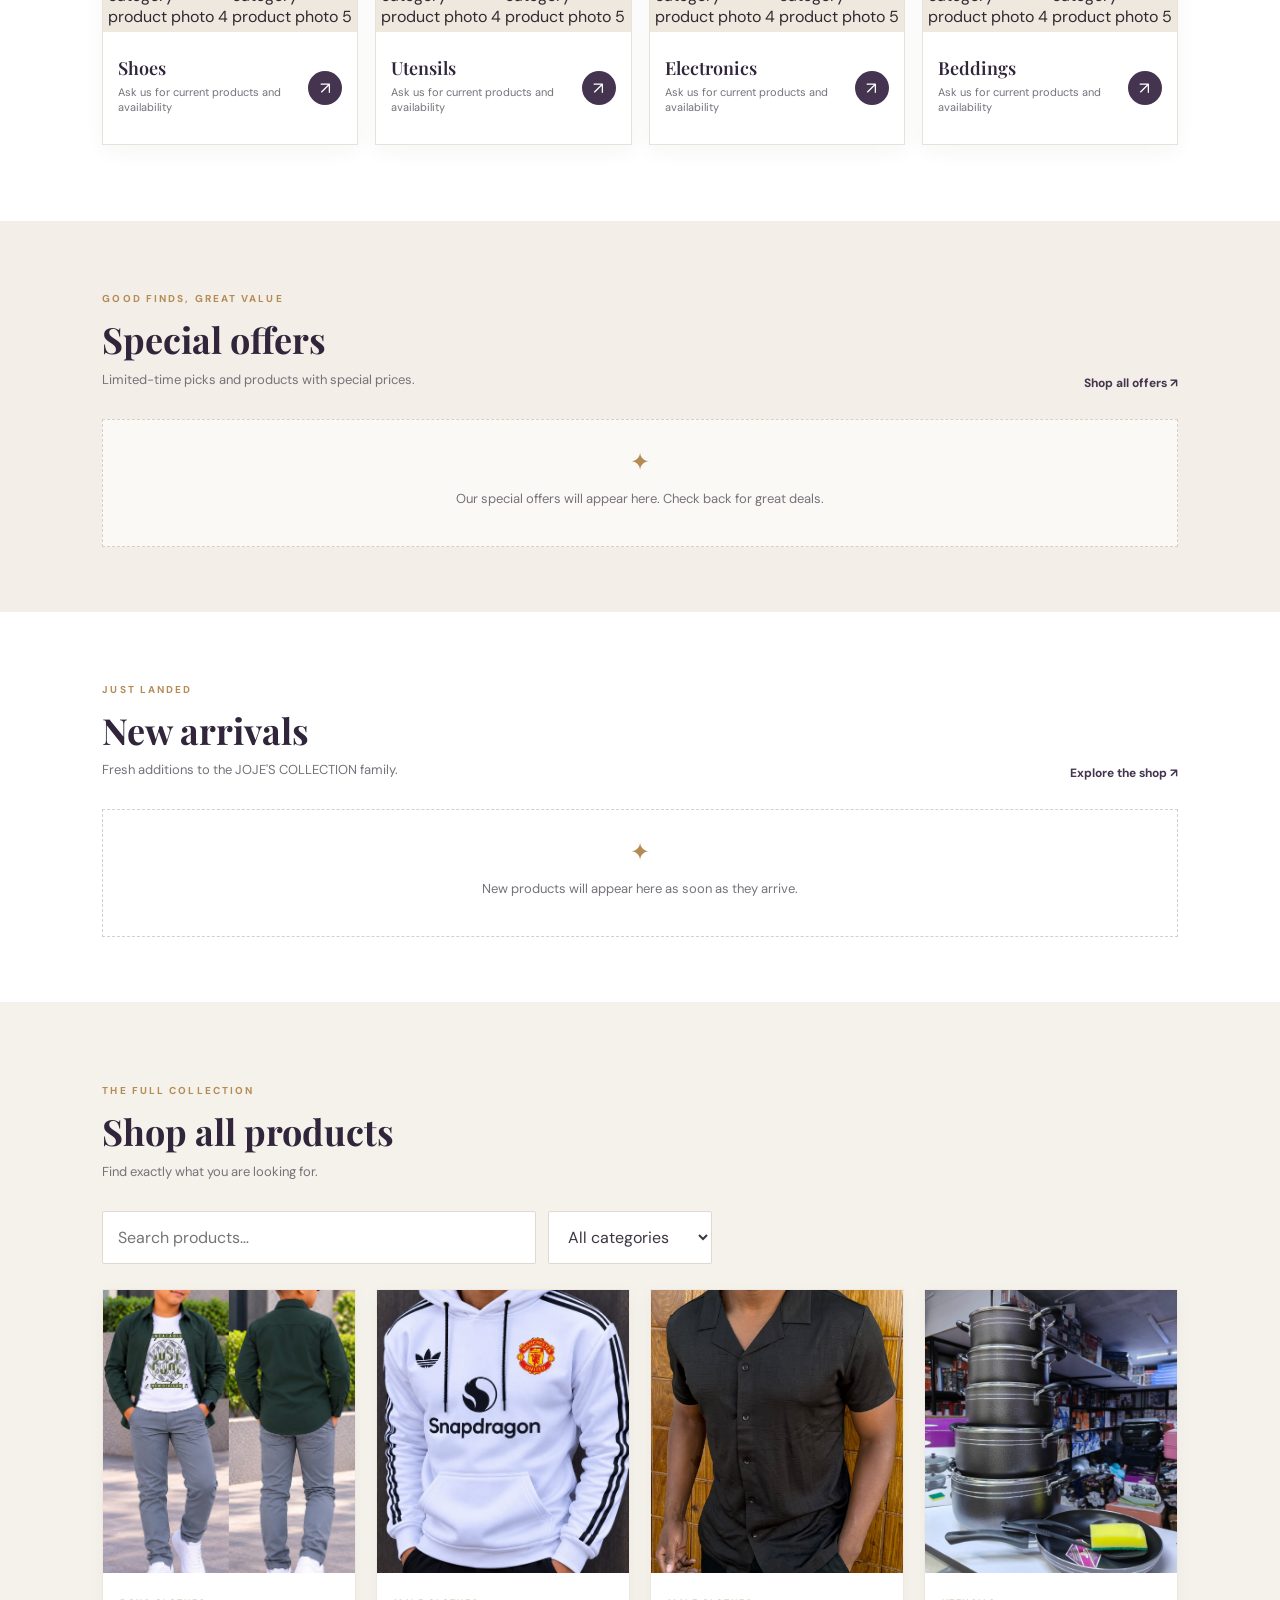
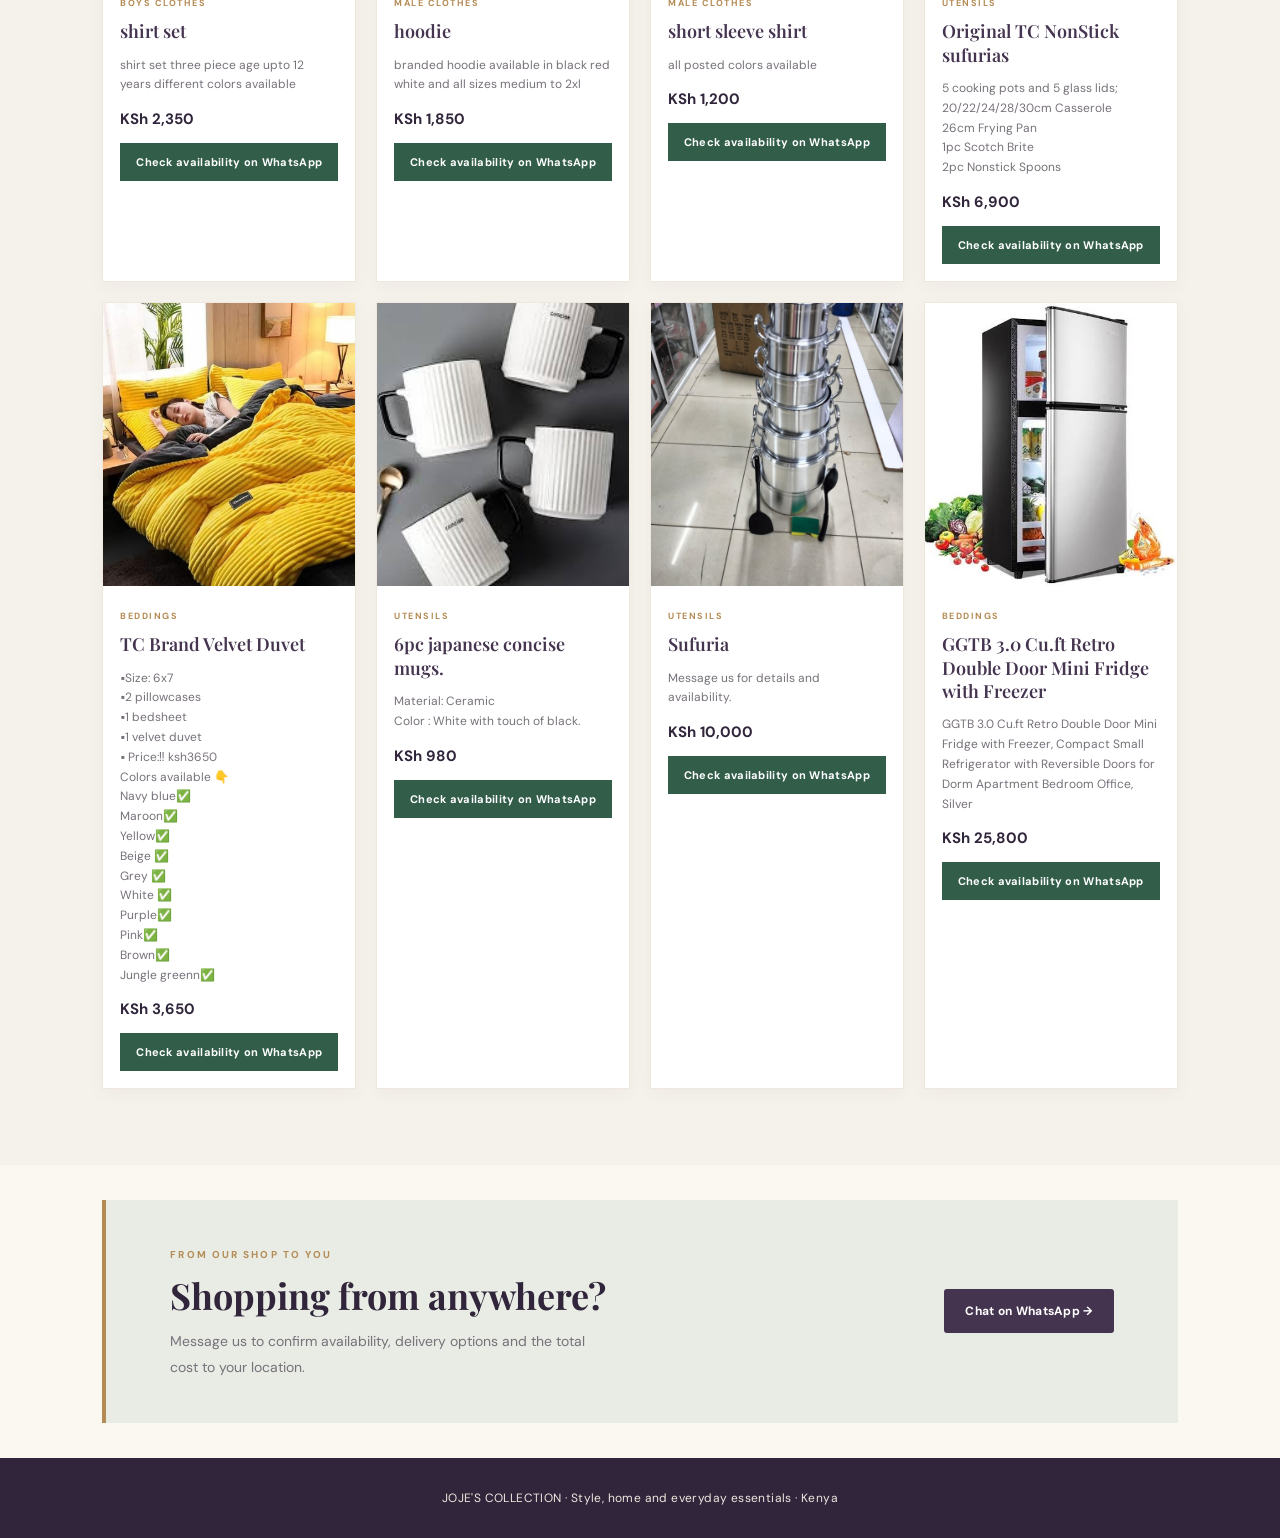
==== commit 12e031d2: "Add five-photo category galleries and WhatsApp availability enquiries" ====
--- a/index.html
+++ b/index.html
@@ -6,7 +6,7 @@
 <section class="hero"><div><small>STYLE • HOME • EVERYDAY</small><h1>Find your next<br><em>favourite thing.</em></h1><p>Discover fashion, footwear and everyday essentials, thoughtfully brought together in one place.</p><a class="btn" href="#categories">Explore the collection →</a><div class="hero-trust"><span>✦ Curated finds</span><span>✦ Easy WhatsApp orders</span></div></div><div id="hero-showcase" class="hero-showcase" aria-label="Featured products"></div></section>
 <div class="strip">✦ Prices in Kenyan Shillings　 ✦ Orders via WhatsApp　 ✦ Kenya-wide delivery enquiries</div>
 <main>
-<section id="categories" class="category-section"><div class="section-heading"><div><small>FIND YOUR STYLE</small><h2>Shop by category</h2><p class="section-intro">A quick look at what's waiting in each collection. Products rotate automatically.</p></div><span class="rotating-note"> <i></i> Discover something new</span></div><div id="cats" class="category-showcase"></div></section>
+<section id="categories" class="category-section"><div class="section-heading"><div><small>FIND YOUR STYLE</small><h2>Shop by category</h2><p class="section-intro">Browse the collections and message us to check current products and availability.</p></div><span class="rotating-note"> <i></i> Discover something new</span></div><div id="cats" class="category-showcase"></div></section>
 <section id="offers" class="feature-section offers-section"><div class="section-heading"><div><small>GOOD FINDS, GREAT VALUE</small><h2>Special offers</h2><p class="section-intro">Limited-time picks and products with special prices.</p></div><a class="text-link" href="#products">Shop all offers ↗</a></div><div id="offers-track" class="feature-track"></div></section>
 <section id="new-arrivals" class="feature-section new-section"><div class="section-heading"><div><small>JUST LANDED</small><h2>New arrivals</h2><p class="section-intro">Fresh additions to the JOJE'S COLLECTION family.</p></div><a class="text-link" href="#products">Explore the shop ↗</a></div><div id="new-track" class="feature-track"></div></section>
 <section id="products" class="products-section"><div class="section-heading"><div><small>THE FULL COLLECTION</small><h2>Shop all products</h2><p class="section-intro">Find exactly what you are looking for.</p></div></div><div class="tools"><input id="search" placeholder="Search products…" aria-label="Search products"><select id="filter" aria-label="Filter by category"><option value="">All categories</option></select></div><div id="grid" class="grid"></div><p id="empty" hidden>No products found. Please check back soon.</p></section>
--- a/styles.css
+++ b/styles.css
@@ -56,3 +56,28 @@
 @media(max-width:900px){.category-showcase,.feature-track{grid-template-columns:repeat(2,minmax(0,1fr))}.category-visual,.spot-image{height:190px}}
 @media(max-width:650px){.section-heading{align-items:flex-start;flex-direction:column;gap:12px}.rotating-note{font-size:10px}.category-showcase,.feature-track{grid-template-columns:repeat(2,minmax(0,1fr));gap:10px}.category-visual{height:145px}.category-caption{min-height:94px;padding:11px}.category-caption h3{font-size:15px}.category-caption p{font-size:10px}.spot-image{height:155px}.spot-info{padding:11px}.spot-info h3{font-size:15px;min-height:38px}.spot-info strong{font-size:13px}.spot-order{font-size:9px;padding:10px}.feature-section{padding-top:48px;padding-bottom:48px}}
 @media(prefers-reduced-motion:reduce){*,*::before,*::after{scroll-behavior:auto!important;animation-duration:.01ms!important;animation-iteration-count:1!important;transition-duration:.01ms!important}}
+
+
+/* Live hero product collage */
+.hero{grid-template-columns:1fr 1.05fr;gap:42px}
+.hero-showcase{min-height:390px;display:grid;grid-template-columns:1.25fr .75fr;gap:12px;align-items:stretch;position:relative}
+.hero-product-main{position:relative;display:block;min-height:390px;overflow:hidden;background:linear-gradient(145deg,#e7ddd2,#a99bab);box-shadow:14px 14px 0 rgba(181,139,85,.22);border:8px solid rgba(255,255,255,.68)}
+.hero-product-main:after{content:'';position:absolute;inset:0;background:linear-gradient(0deg,rgba(35,26,42,.78),transparent 56%)}
+.hero-product-main img{width:100%;height:100%;position:absolute;inset:0;object-fit:cover;animation:categoryReveal .55s ease both}
+.hero-product-tag{position:absolute;z-index:1;left:14px;top:14px;padding:8px 11px;background:var(--gold);color:#fff;font-size:9px;font-weight:700;letter-spacing:1.2px}
+.hero-product-caption{position:absolute;z-index:1;left:19px;right:15px;bottom:19px;display:flex;flex-direction:column;gap:7px;color:white}
+.hero-product-caption small{color:#ead9bd;font-size:9px}.hero-product-caption strong{font:600 23px/1.15 'Playfair Display',Georgia,serif}.hero-product-caption b{font-size:14px}
+.hero-product-side{padding:24px 18px;background:var(--plum);color:white;display:flex;flex-direction:column;justify-content:center;gap:18px;box-shadow:8px 8px 0 rgba(181,139,85,.18)}
+.hero-product-side>span{font-size:9px;letter-spacing:1.7px;color:#d9c5a7;font-weight:700}.hero-product-side>strong{font:600 clamp(22px,2.2vw,31px)/1.2 'Playfair Display',Georgia,serif}.hero-product-side>small{font-size:9px;line-height:1.6;color:#e9e0ed;letter-spacing:.5px}
+.hero-dots{display:flex;gap:6px;flex-wrap:wrap}.hero-dots i{width:6px;height:6px;border-radius:50%;background:rgba(255,255,255,.35)}.hero-dots i.active{width:19px;border-radius:8px;background:#d4b17c}
+.hero-placeholder{min-height:390px;display:flex;flex-direction:column;align-items:center;justify-content:center;background:linear-gradient(145deg,#b9a9b9,#51445d);color:#fff;box-shadow:14px 14px 0 rgba(181,139,85,.22);border:8px solid rgba(255,255,255,.68)}.hero-placeholder span{font:italic 58px Georgia}.hero-placeholder b{letter-spacing:6px}.hero-placeholder small{color:#fff;margin-top:20px}
+@media(max-width:900px){.hero{grid-template-columns:1fr 1fr;gap:24px}.hero-showcase{min-height:320px}.hero-product-main{min-height:320px}.hero-product-side{padding:17px 12px}}
+@media(max-width:650px){.hero{grid-template-columns:1fr}.hero-showcase{min-height:275px;grid-template-columns:1.2fr .8fr;gap:8px}.hero-product-main{min-height:275px}.hero-product-caption strong{font-size:18px}.hero-product-side{padding:15px 11px;gap:13px}.hero-product-side>strong{font-size:22px}.hero-placeholder{min-height:275px}}
+
+/* Five-photo category galleries */
+.category-gallery{display:grid;grid-template-columns:repeat(2,minmax(0,1fr));grid-template-rows:112px 112px;gap:4px;background:#eee8df;padding:5px}
+.category-gallery img{display:block;width:100%;height:100%;min-height:0;object-fit:cover}
+.category-gallery img:first-child{grid-row:span 2}
+.category-caption{min-height:112px}
+@media(max-width:900px){.category-gallery{grid-template-rows:105px 105px}}
+@media(max-width:650px){.category-gallery{grid-template-rows:82px 82px;gap:3px;padding:4px}.category-caption{min-height:96px}}
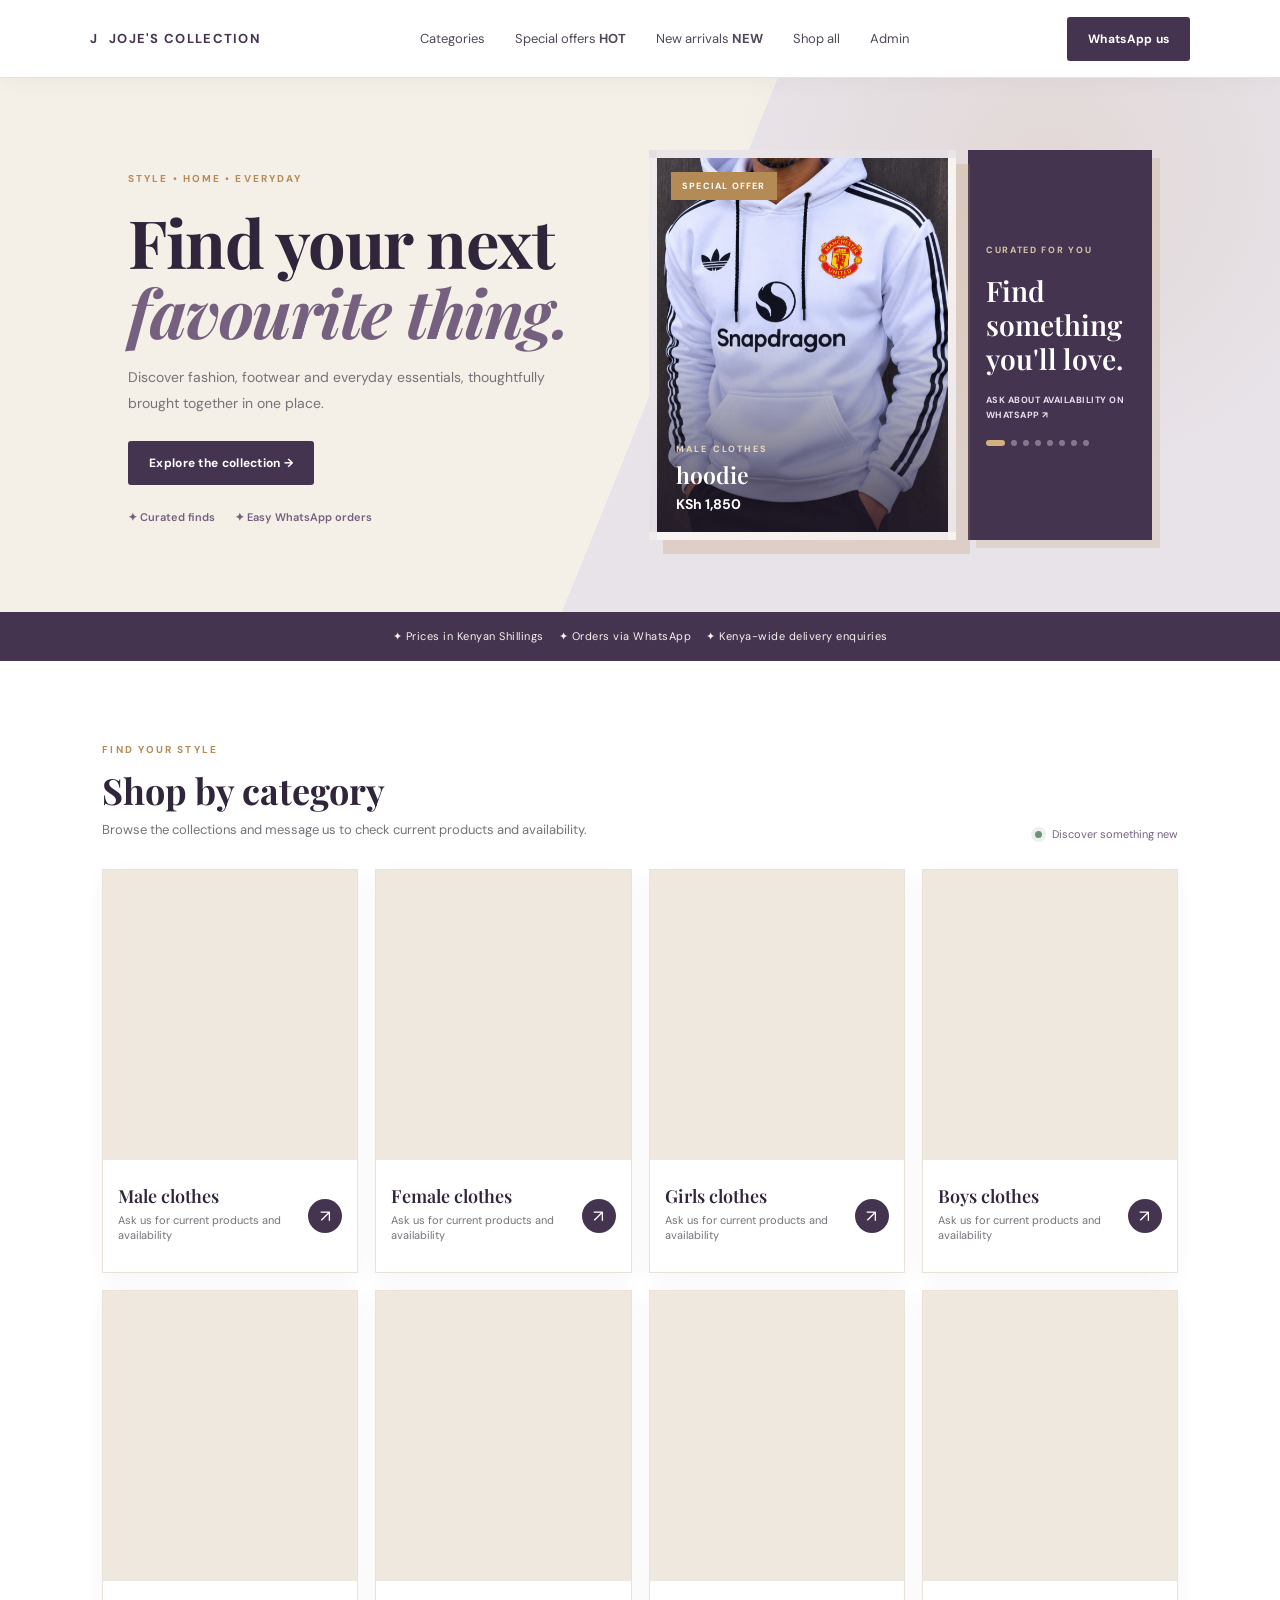
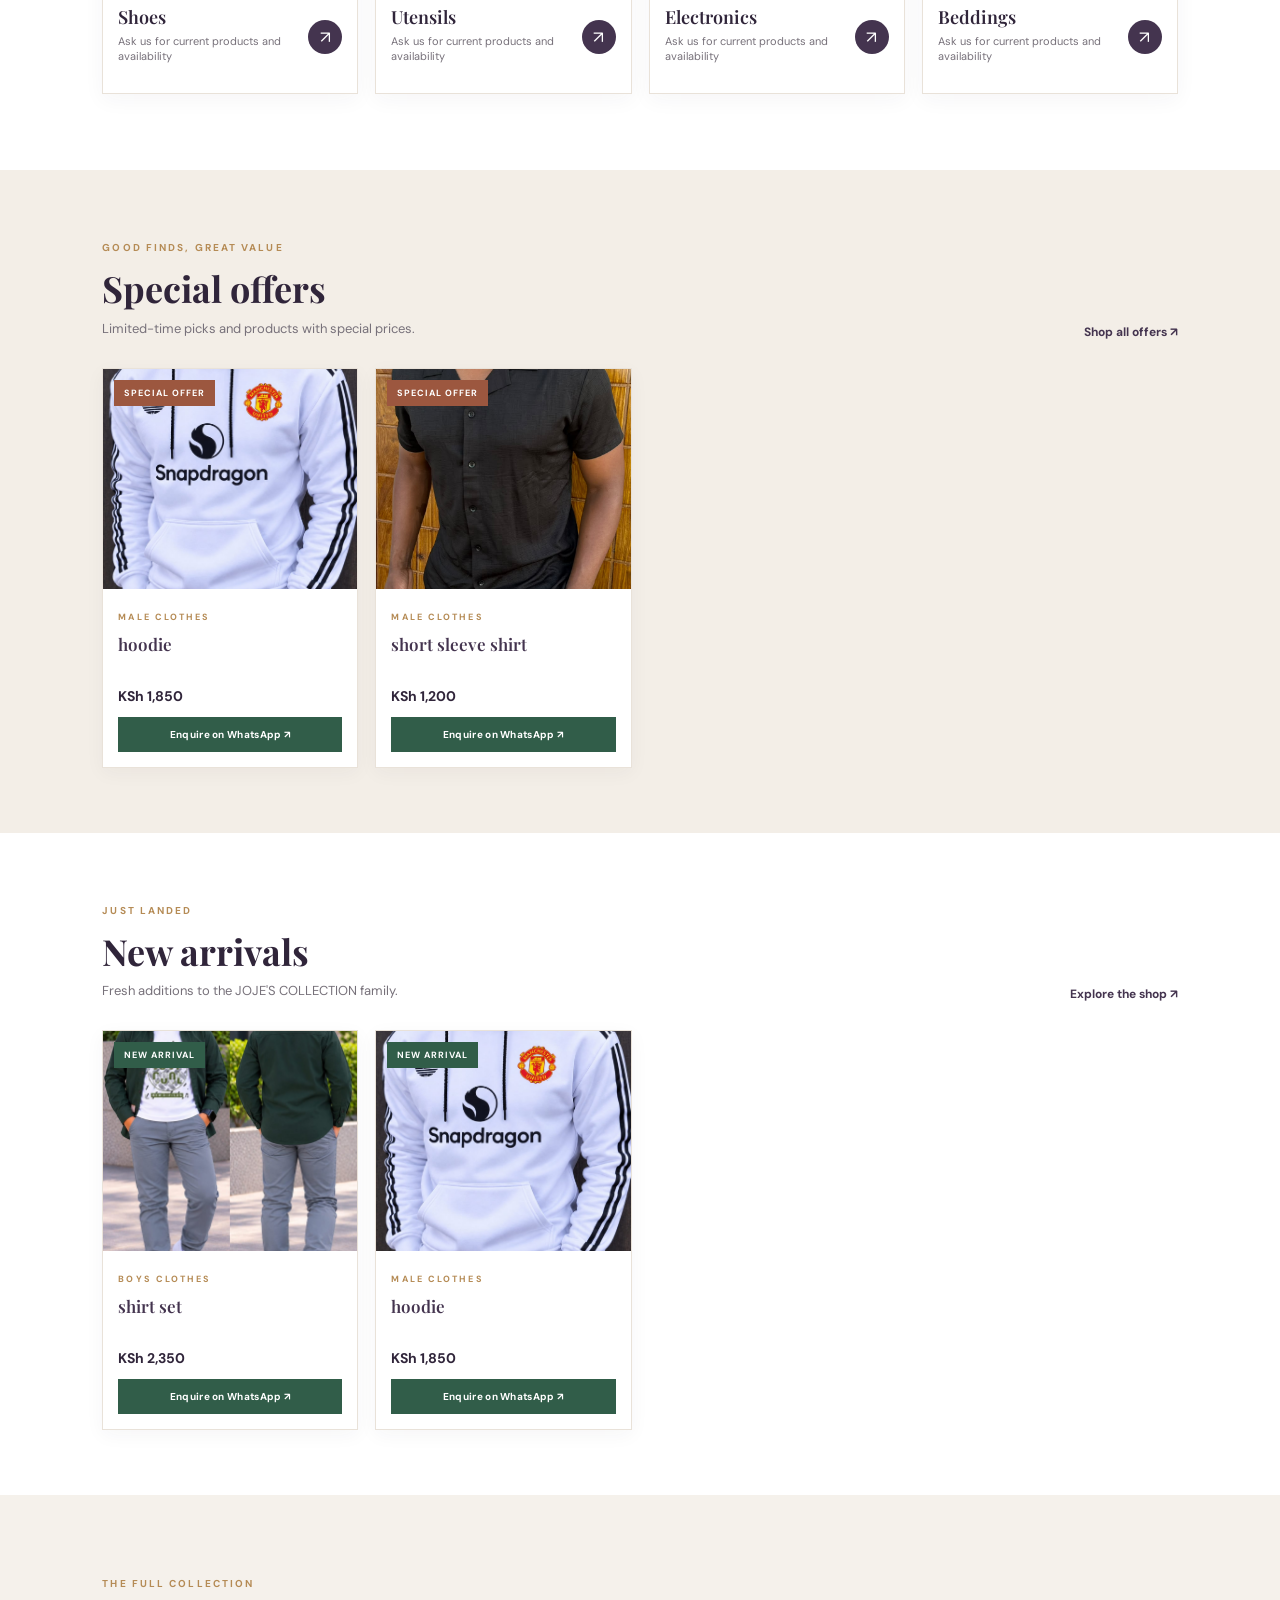
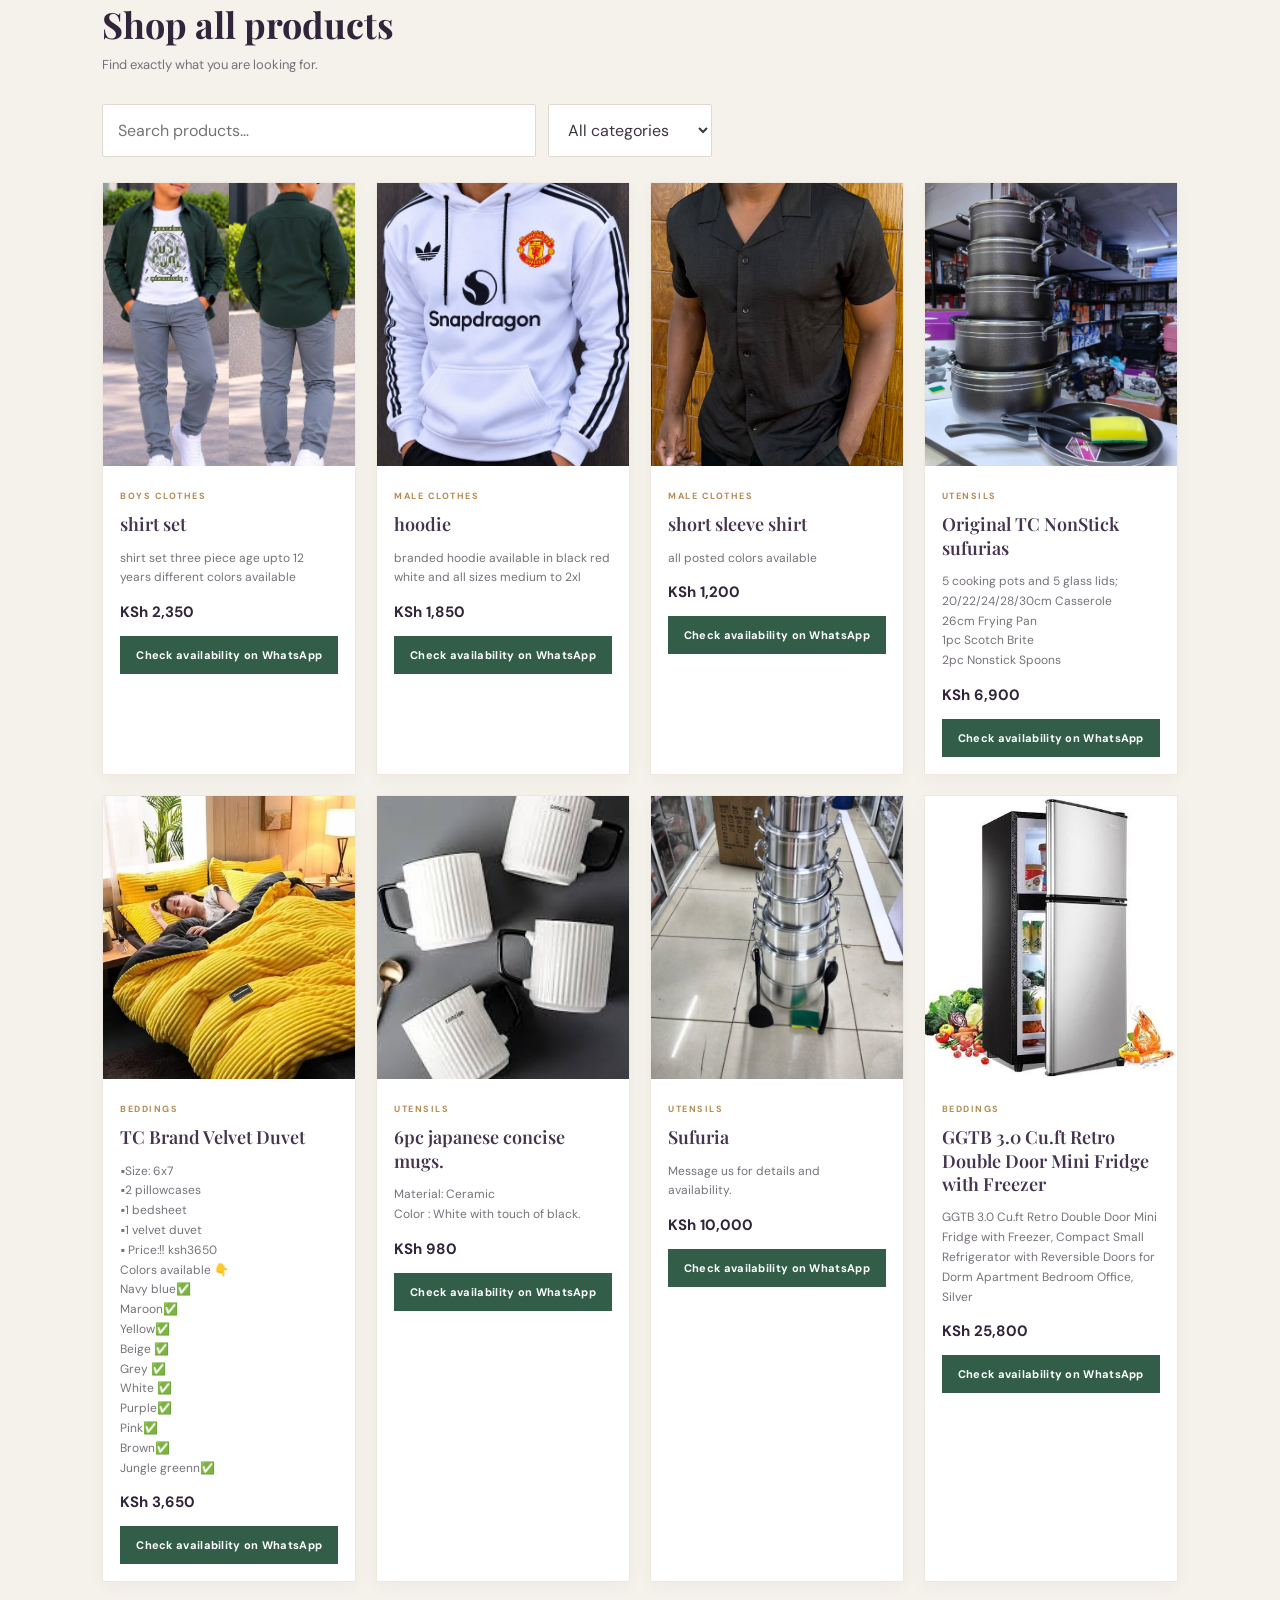
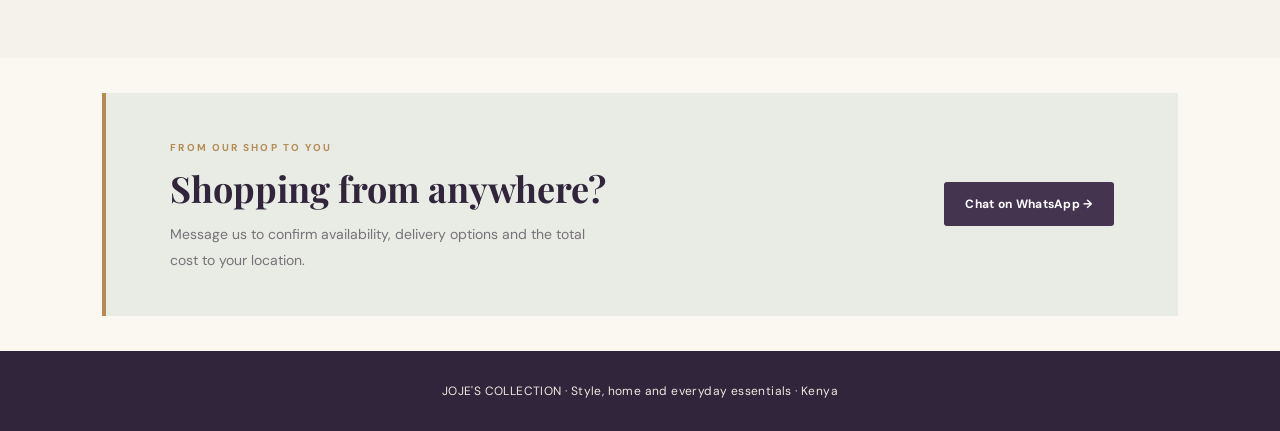
==== commit 8a5bd252: "Add subtle attention labels to special offers and new arrivals navigation" ====
--- a/index.html
+++ b/index.html
@@ -1,8 +1,8 @@
 <!doctype html>
 <html lang="en">
-<head><meta charset="utf-8"><meta name="viewport" content="width=device-width,initial-scale=1"><meta name="theme-color" content="#30253a"><meta name="description" content="Shop fashion, footwear, home and everyday essentials at JOJE'S COLLECTION. Order conveniently on WhatsApp."><title>JOJE'S COLLECTION | Style, Home & Everyday</title><link rel="stylesheet" href="styles.css"></head>
+<head><meta charset="utf-8"><meta name="viewport" content="width=device-width,initial-scale=1"><meta name="theme-color" content="#30253a"><meta name="description" content="Shop fashion, footwear, home and everyday essentials at JOJE'S COLLECTION. Order conveniently on WhatsApp."><title>JOJE'S COLLECTION | Style, Home & Everyday</title><link rel="stylesheet" href="styles.css?v=20261106-livefix"></head>
 <body>
-<header><a class="brand" href="index.html">J<span>JOJE'S COLLECTION</span></a><nav><a href="#categories">Categories</a><a href="#offers">Special offers</a><a href="#new-arrivals">New arrivals</a><a href="#products">Shop all</a><a href="admin.html">Admin</a></nav><a class="wa" href="https://wa.me/254795796951">WhatsApp us</a></header>
+<header><a class="brand" href="index.html">J<span>JOJE'S COLLECTION</span></a><nav><a href="#categories">Categories</a><a class="nav-feature nav-offers" href="#offers"><span class="nav-pulse"></span>Special offers <b>HOT</b></a><a class="nav-feature nav-new" href="#new-arrivals"><span class="nav-pulse"></span>New arrivals <b>NEW</b></a><a href="#products">Shop all</a><a href="admin.html">Admin</a></nav><a class="wa" href="https://wa.me/254795796951">WhatsApp us</a></header>
 <section class="hero"><div><small>STYLE • HOME • EVERYDAY</small><h1>Find your next<br><em>favourite thing.</em></h1><p>Discover fashion, footwear and everyday essentials, thoughtfully brought together in one place.</p><a class="btn" href="#categories">Explore the collection →</a><div class="hero-trust"><span>✦ Curated finds</span><span>✦ Easy WhatsApp orders</span></div></div><div id="hero-showcase" class="hero-showcase" aria-label="Featured products"></div></section>
 <div class="strip">✦ Prices in Kenyan Shillings　 ✦ Orders via WhatsApp　 ✦ Kenya-wide delivery enquiries</div>
 <main>
@@ -11,4 +11,4 @@
 <section id="new-arrivals" class="feature-section new-section"><div class="section-heading"><div><small>JUST LANDED</small><h2>New arrivals</h2><p class="section-intro">Fresh additions to the JOJE'S COLLECTION family.</p></div><a class="text-link" href="#products">Explore the shop ↗</a></div><div id="new-track" class="feature-track"></div></section>
 <section id="products" class="products-section"><div class="section-heading"><div><small>THE FULL COLLECTION</small><h2>Shop all products</h2><p class="section-intro">Find exactly what you are looking for.</p></div></div><div class="tools"><input id="search" placeholder="Search products…" aria-label="Search products"><select id="filter" aria-label="Filter by category"><option value="">All categories</option></select></div><div id="grid" class="grid"></div><p id="empty" hidden>No products found. Please check back soon.</p></section>
 <section class="delivery"><div><small>FROM OUR SHOP TO YOU</small><h2>Shopping from anywhere?</h2><p>Message us to confirm availability, delivery options and the total cost to your location.</p></div><a class="btn" href="https://wa.me/254795796951">Chat on WhatsApp →</a></section>
-</main><footer>JOJE'S COLLECTION · Style, home and everyday essentials · Kenya</footer><script src="products.js"></script><script src="app.js"></script></body></html>+</main><footer>JOJE'S COLLECTION · Style, home and everyday essentials · Kenya</footer><script src="products.js"></script><script src="app.js?v=20261106-livefix"></script></body></html>
--- a/styles.css
+++ b/styles.css
@@ -81,3 +81,9 @@
 .category-caption{min-height:112px}
 @media(max-width:900px){.category-gallery{grid-template-rows:105px 105px}}
 @media(max-width:650px){.category-gallery{grid-template-rows:82px 82px;gap:3px;padding:4px}.category-caption{min-height:96px}}
+
+/* Rotating single-image category cards: avoid broken multi-image mosaics */
+.category-gallery{display:block;height:290px;padding:0;overflow:hidden;background:#eee8df}
+.category-gallery .category-slide{display:block;width:100%;height:100%;object-fit:cover;animation:categoryReveal .45s ease both}
+@media(max-width:900px){.category-gallery{height:245px}}
+@media(max-width:650px){.category-gallery{height:190px}}
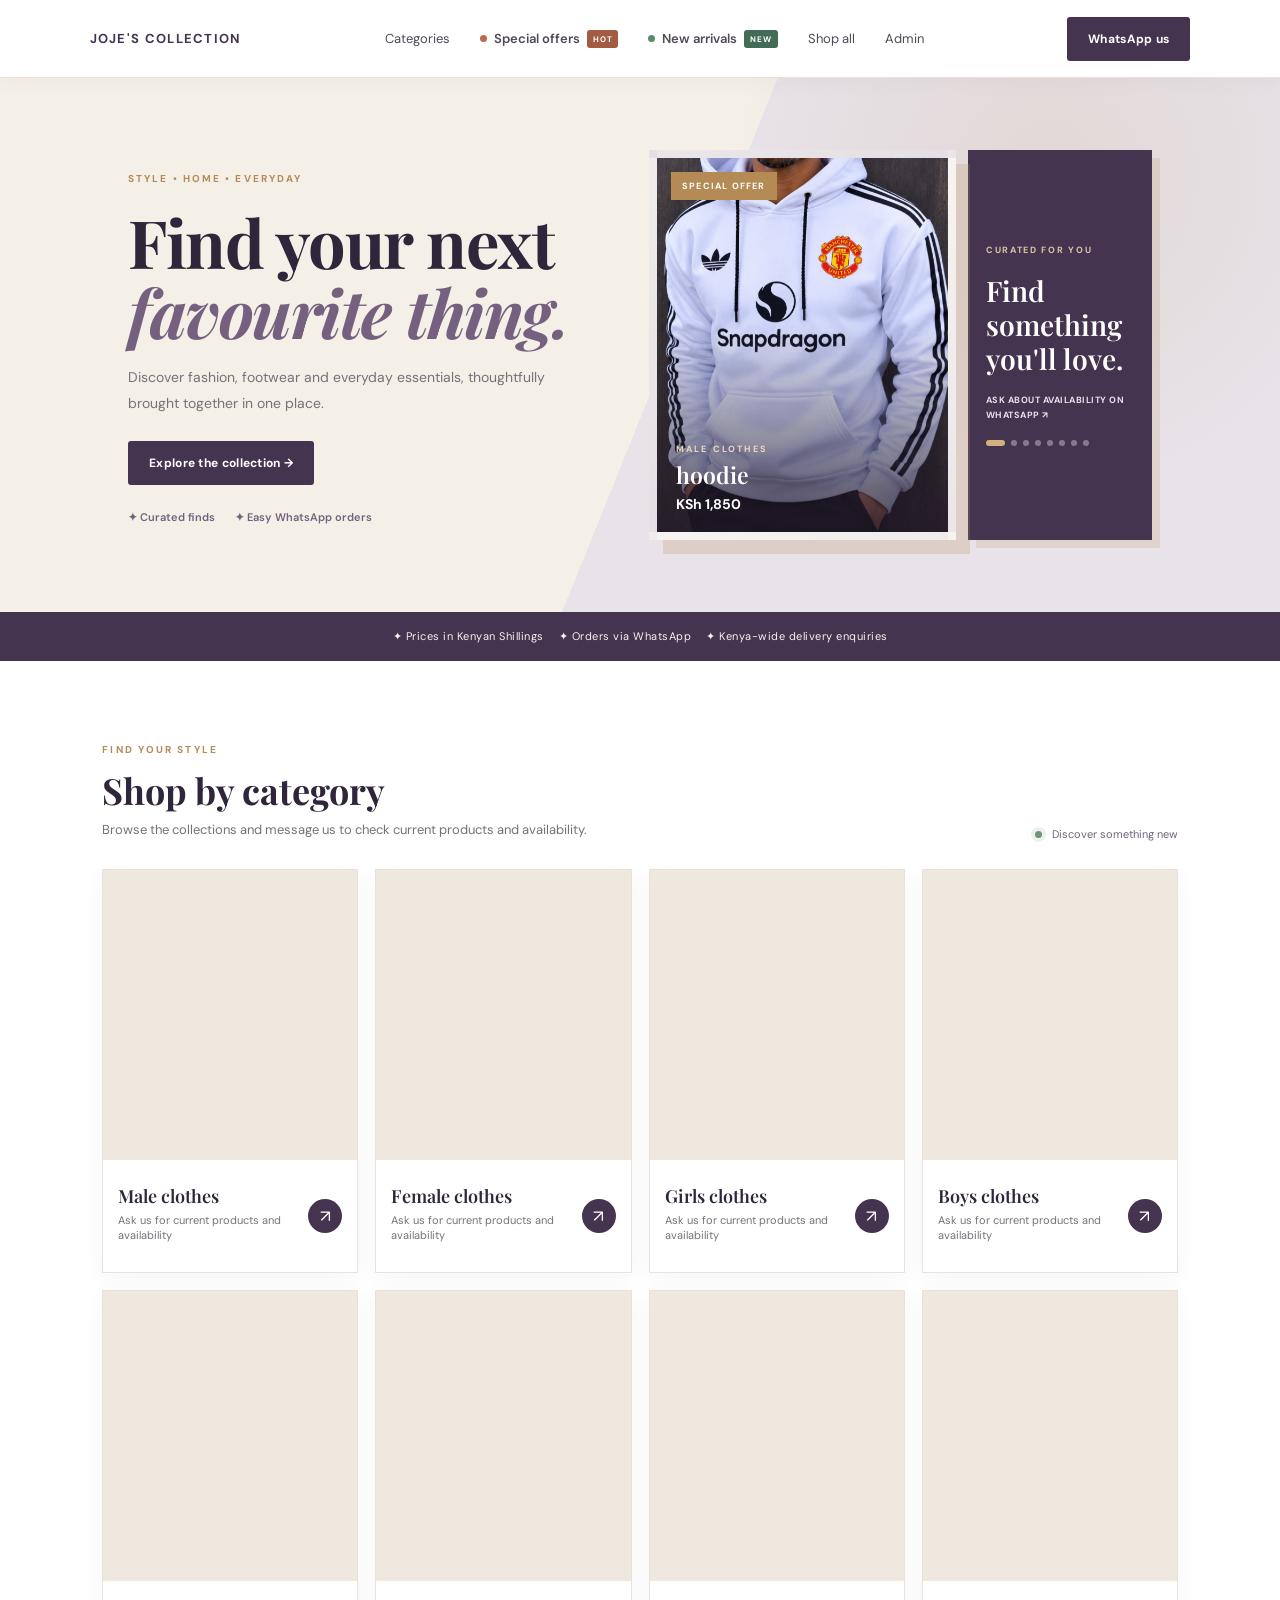
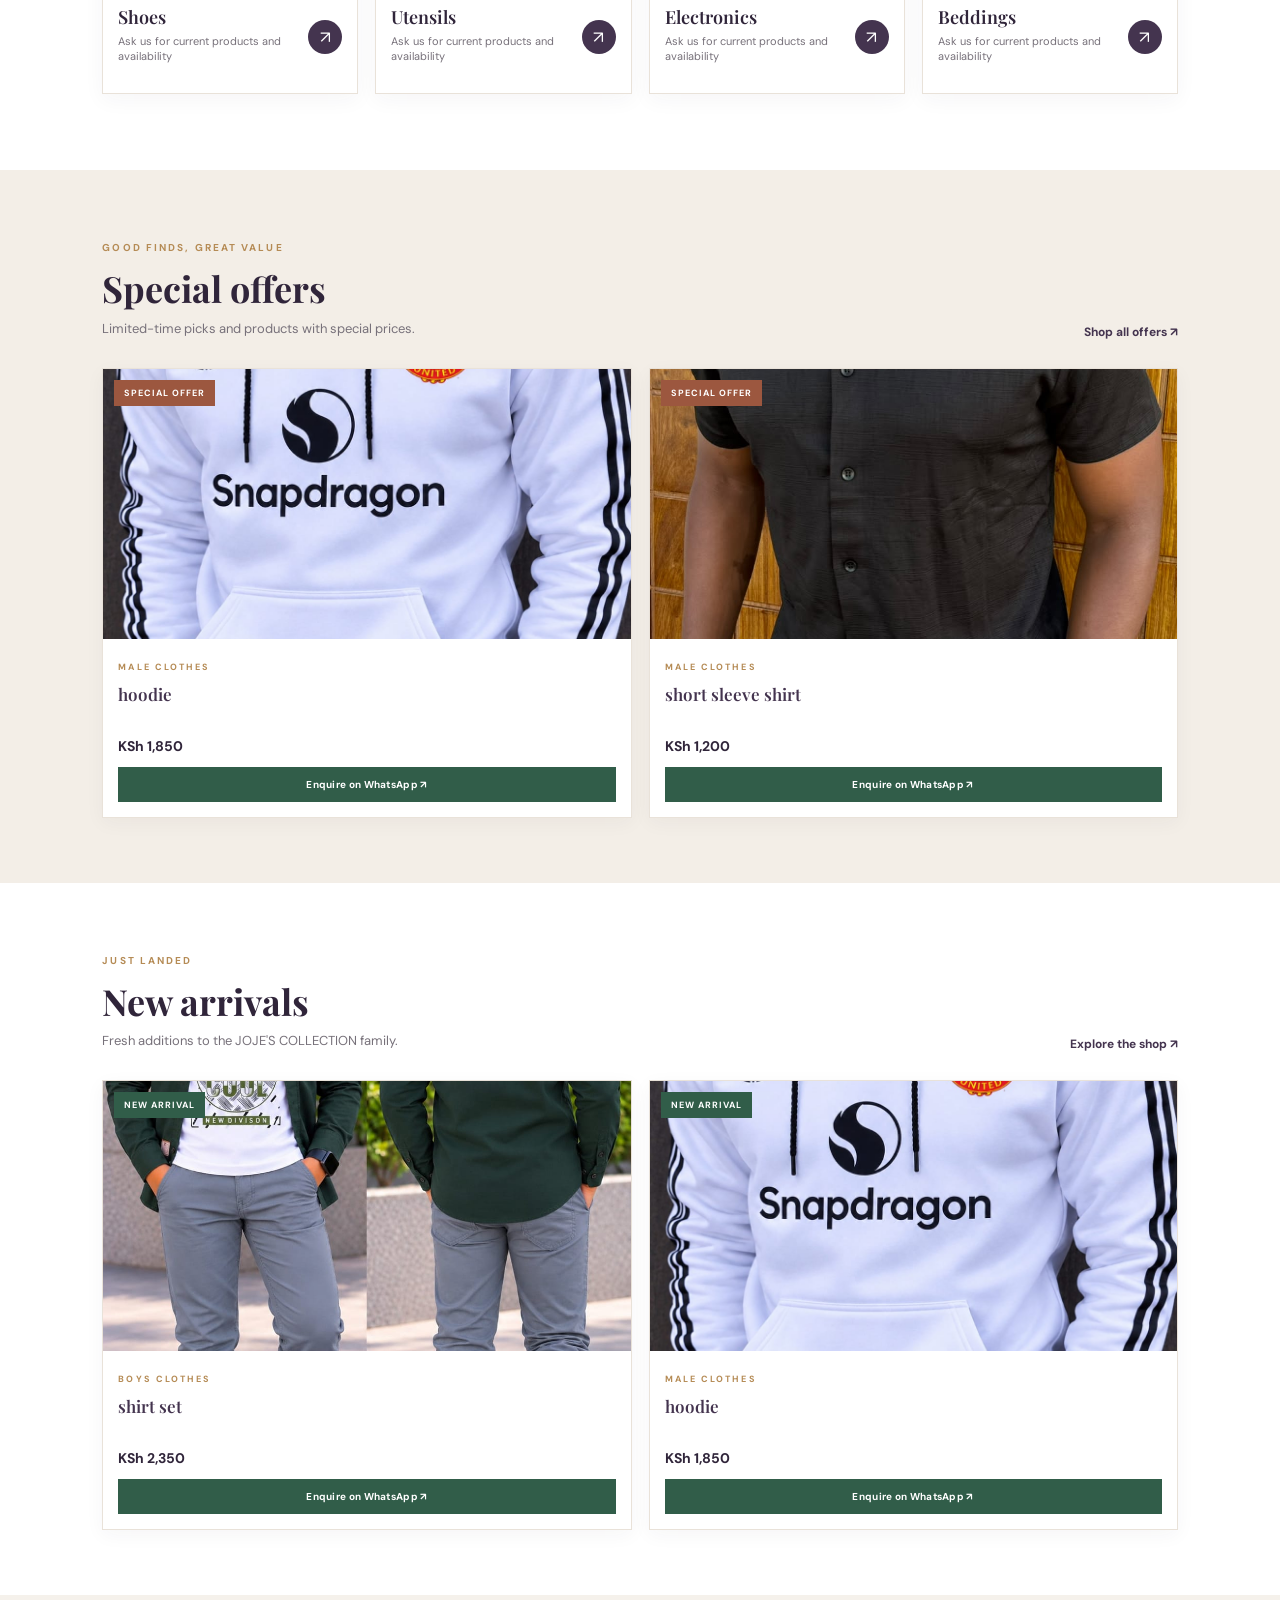
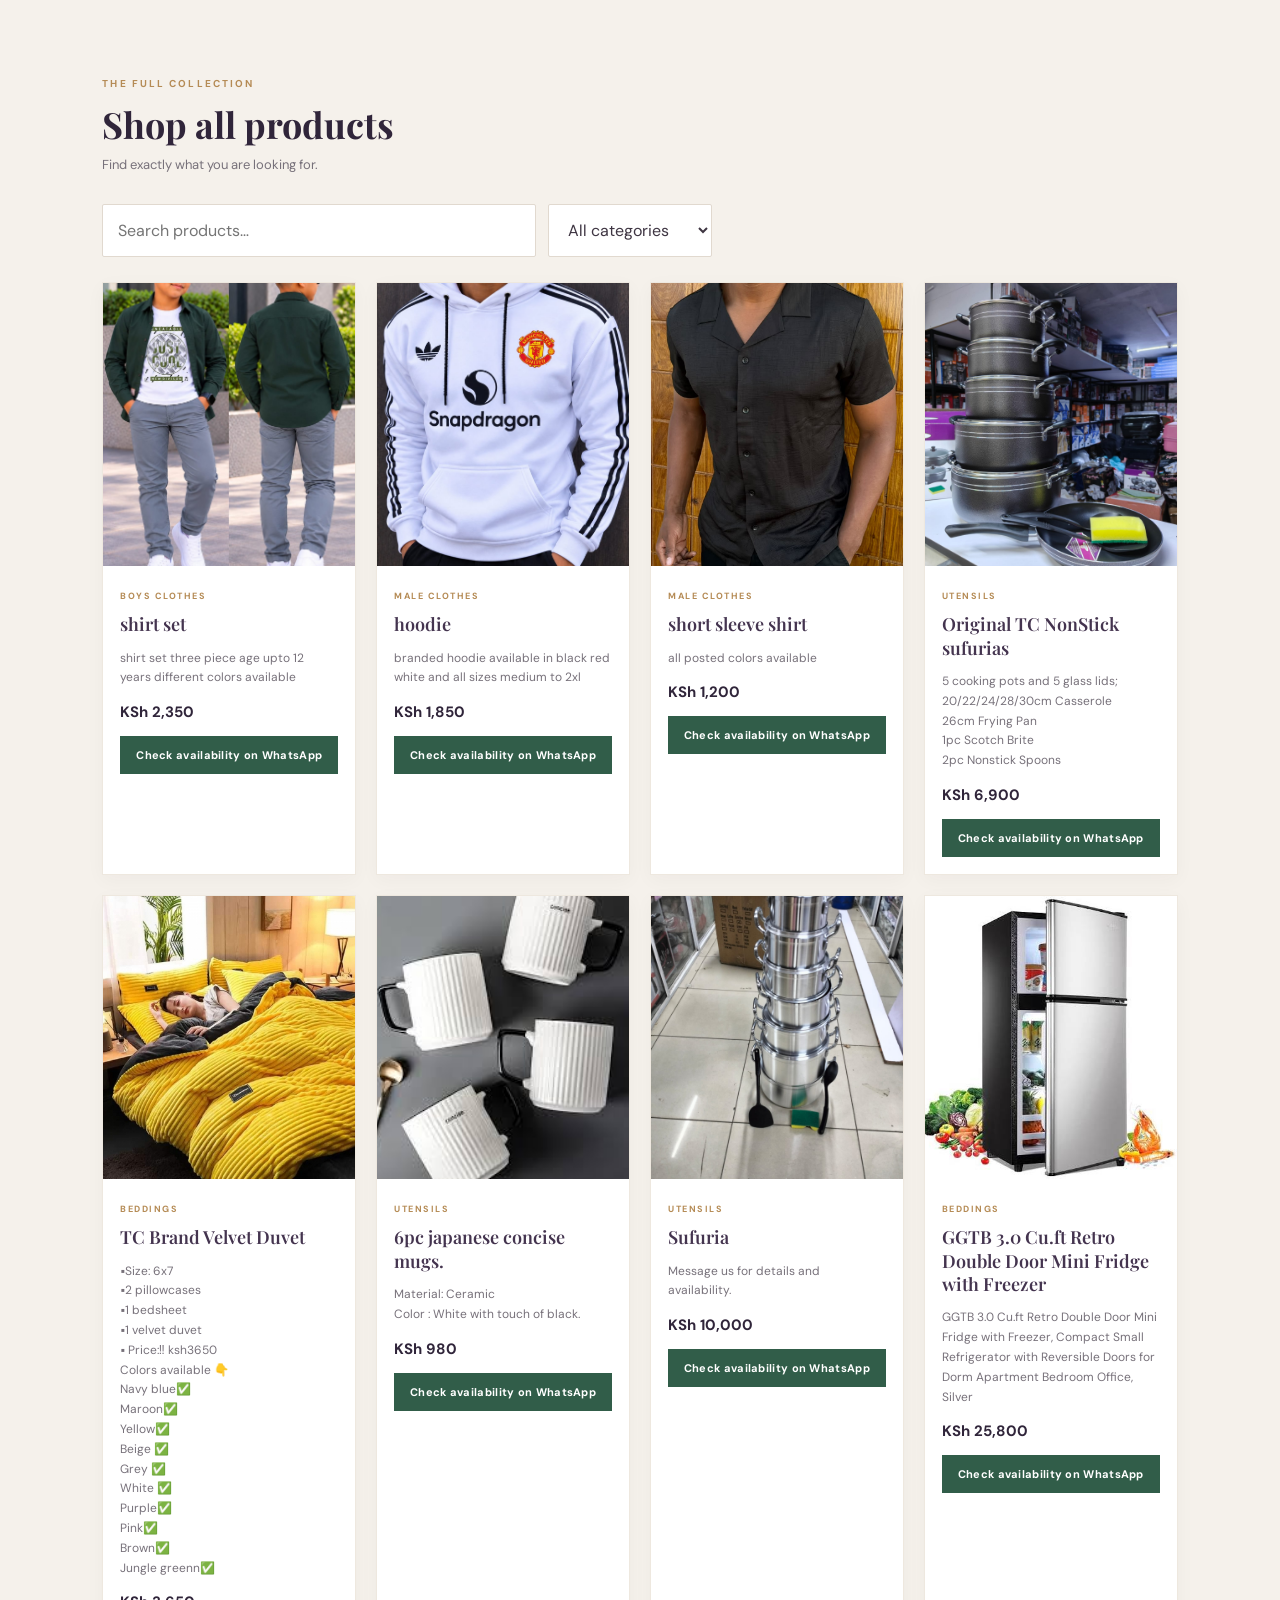
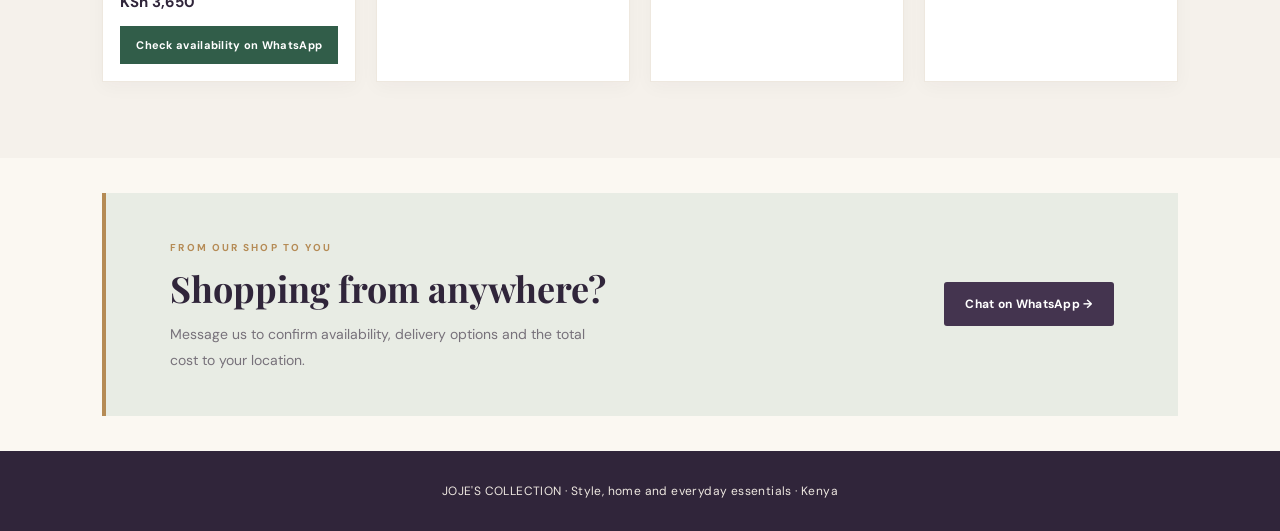
==== commit 74aef16e: "Remove decorative standalone J from storefront brand" ====
--- a/index.html
+++ b/index.html
@@ -1,8 +1,8 @@
 <!doctype html>
 <html lang="en">
-<head><meta charset="utf-8"><meta name="viewport" content="width=device-width,initial-scale=1"><meta name="theme-color" content="#30253a"><meta name="description" content="Shop fashion, footwear, home and everyday essentials at JOJE'S COLLECTION. Order conveniently on WhatsApp."><title>JOJE'S COLLECTION | Style, Home & Everyday</title><link rel="stylesheet" href="styles.css?v=20261106-livefix"></head>
+<head><meta charset="utf-8"><meta name="viewport" content="width=device-width,initial-scale=1"><meta name="theme-color" content="#30253a"><meta name="description" content="Shop fashion, footwear, home and everyday essentials at JOJE'S COLLECTION. Order conveniently on WhatsApp."><title>JOJE'S COLLECTION | Style, Home & Everyday</title><link rel="stylesheet" href="styles.css?v=20261106-brand-clean"></head>
 <body>
-<header><a class="brand" href="index.html">J<span>JOJE'S COLLECTION</span></a><nav><a href="#categories">Categories</a><a class="nav-feature nav-offers" href="#offers"><span class="nav-pulse"></span>Special offers <b>HOT</b></a><a class="nav-feature nav-new" href="#new-arrivals"><span class="nav-pulse"></span>New arrivals <b>NEW</b></a><a href="#products">Shop all</a><a href="admin.html">Admin</a></nav><a class="wa" href="https://wa.me/254795796951">WhatsApp us</a></header>
+<header><a class="brand" href="index.html"><span>JOJE'S COLLECTION</span></a><nav><a href="#categories">Categories</a><a class="nav-feature nav-offers" href="#offers"><span class="nav-pulse"></span>Special offers <b>HOT</b></a><a class="nav-feature nav-new" href="#new-arrivals"><span class="nav-pulse"></span>New arrivals <b>NEW</b></a><a href="#products">Shop all</a><a href="admin.html">Admin</a></nav><a class="wa" href="https://wa.me/254795796951">WhatsApp us</a></header>
 <section class="hero"><div><small>STYLE • HOME • EVERYDAY</small><h1>Find your next<br><em>favourite thing.</em></h1><p>Discover fashion, footwear and everyday essentials, thoughtfully brought together in one place.</p><a class="btn" href="#categories">Explore the collection →</a><div class="hero-trust"><span>✦ Curated finds</span><span>✦ Easy WhatsApp orders</span></div></div><div id="hero-showcase" class="hero-showcase" aria-label="Featured products"></div></section>
 <div class="strip">✦ Prices in Kenyan Shillings　 ✦ Orders via WhatsApp　 ✦ Kenya-wide delivery enquiries</div>
 <main>
--- a/styles.css
+++ b/styles.css
@@ -87,3 +87,19 @@
 .category-gallery .category-slide{display:block;width:100%;height:100%;object-fit:cover;animation:categoryReveal .45s ease both}
 @media(max-width:900px){.category-gallery{height:245px}}
 @media(max-width:650px){.category-gallery{height:190px}}
+
+/* Polished navigation attention cues */
+nav .nav-feature{display:inline-flex;align-items:center;gap:7px;position:relative;font-weight:600}
+.nav-feature b{font:700 8px 'DM Sans',sans-serif;letter-spacing:.8px;padding:4px 6px;border-radius:3px;color:#fff}
+.nav-offers b{background:#a45b43}
+.nav-new b{background:#426c55}
+.nav-pulse{width:7px;height:7px;border-radius:50%;display:inline-block;flex:0 0 7px;animation:navPulse 1.9s ease-out infinite}
+.nav-offers .nav-pulse{background:#b96a4f;box-shadow:0 0 0 0 rgba(185,106,79,.45)}
+.nav-new .nav-pulse{background:#5c8b69;box-shadow:0 0 0 0 rgba(92,139,105,.4)}
+@keyframes navPulse{0%{box-shadow:0 0 0 0 currentColor;opacity:1}70%{box-shadow:0 0 0 7px transparent;opacity:.85}100%{box-shadow:0 0 0 0 transparent;opacity:1}}
+/* Adaptive rails: one product fills the row; larger collections flow into more columns */
+.feature-track{grid-template-columns:repeat(auto-fit,minmax(min(100%,230px),1fr));align-items:stretch}
+.feature-track .spot-card{width:100%;height:100%}
+.feature-track .spot-image{height:clamp(190px,22vw,270px)}
+@media(max-width:650px){.feature-track{grid-template-columns:repeat(auto-fit,minmax(min(100%,155px),1fr));gap:11px}.feature-track .spot-image{height:175px}}
+@media(prefers-reduced-motion:reduce){.nav-pulse{animation:none}}
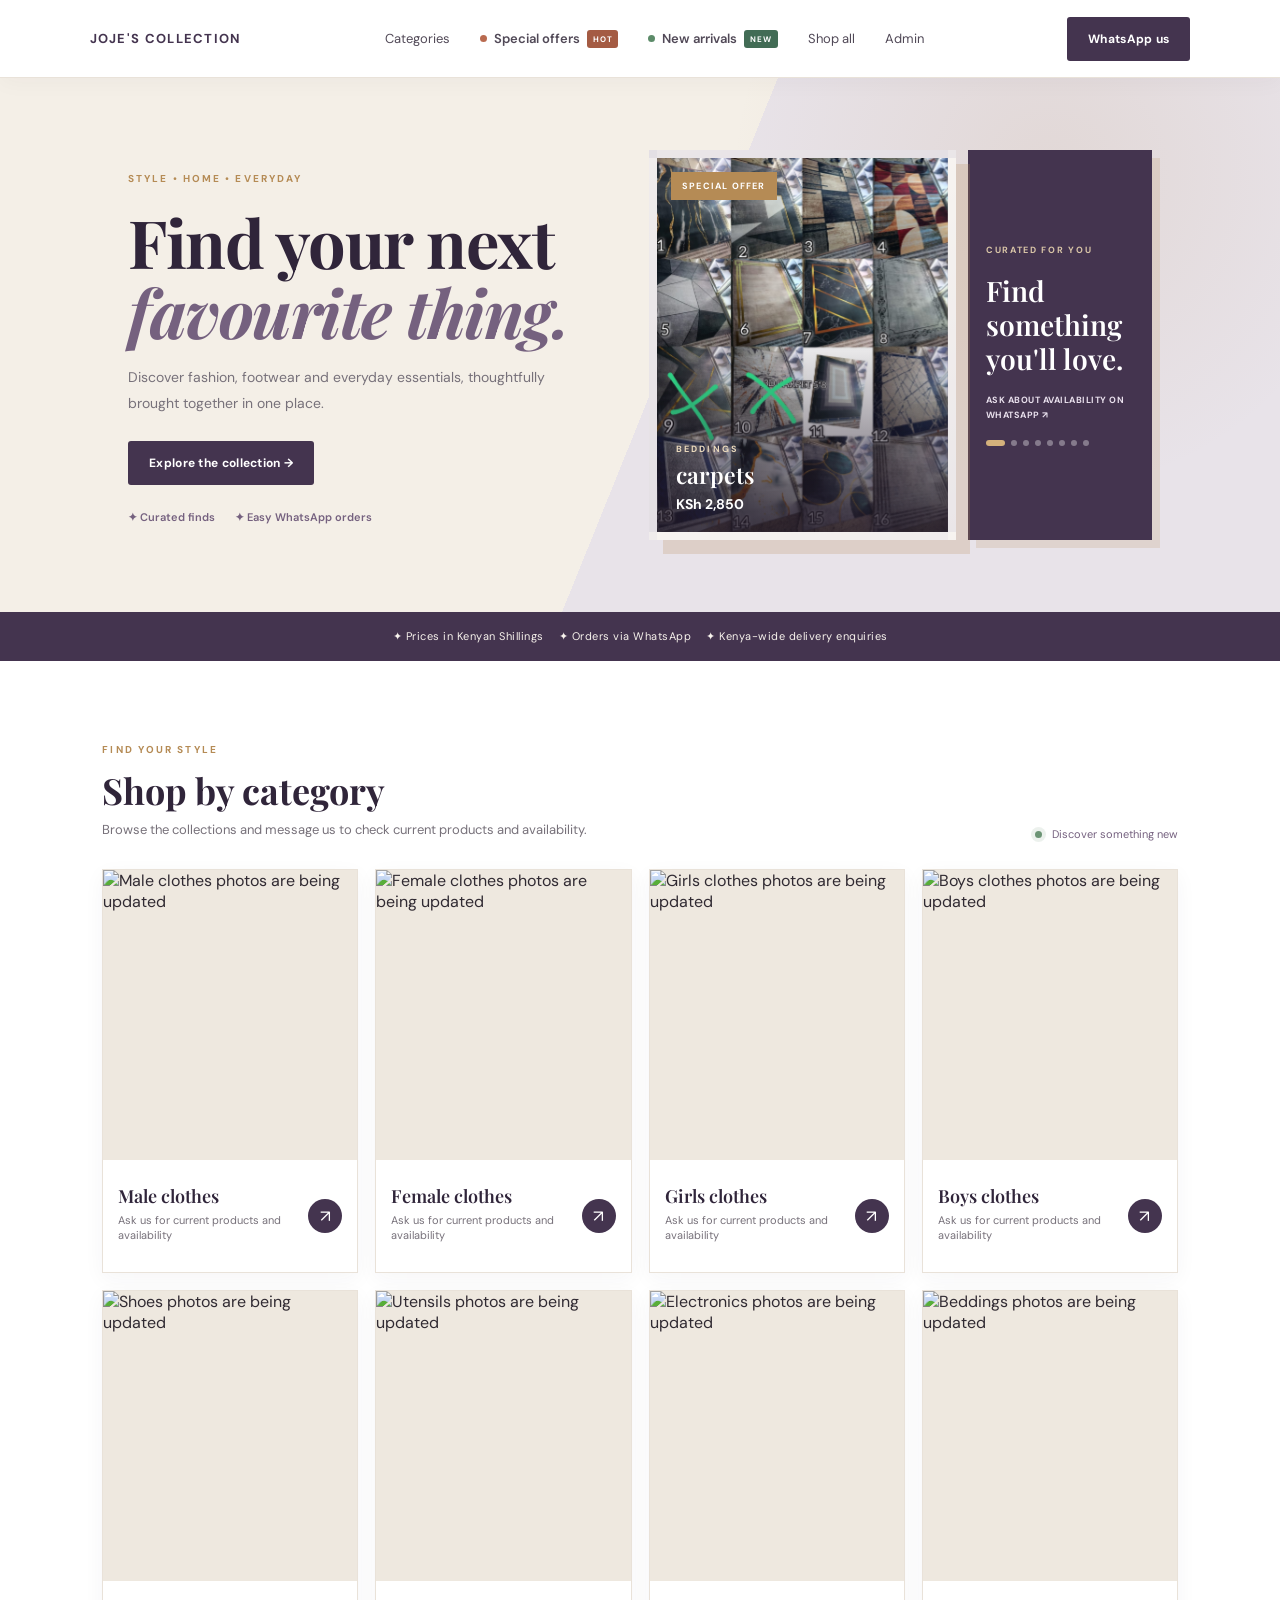
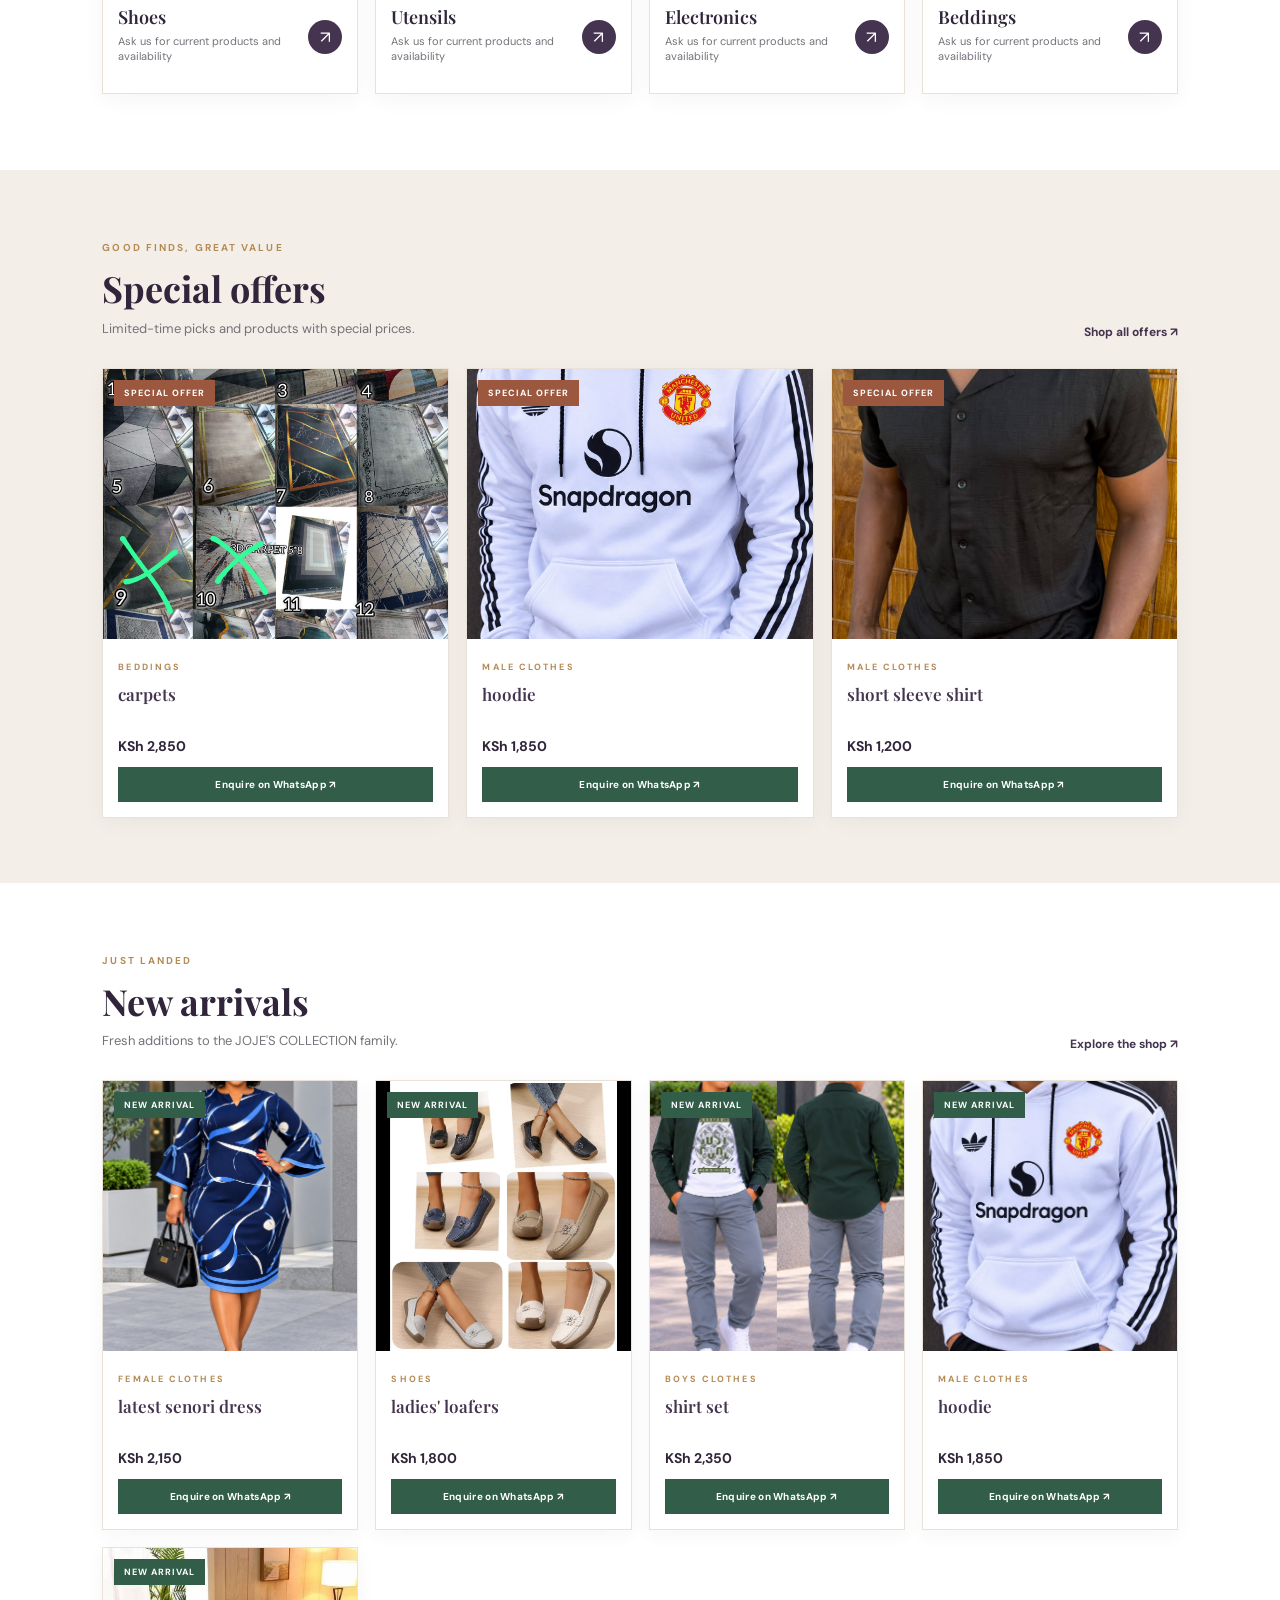
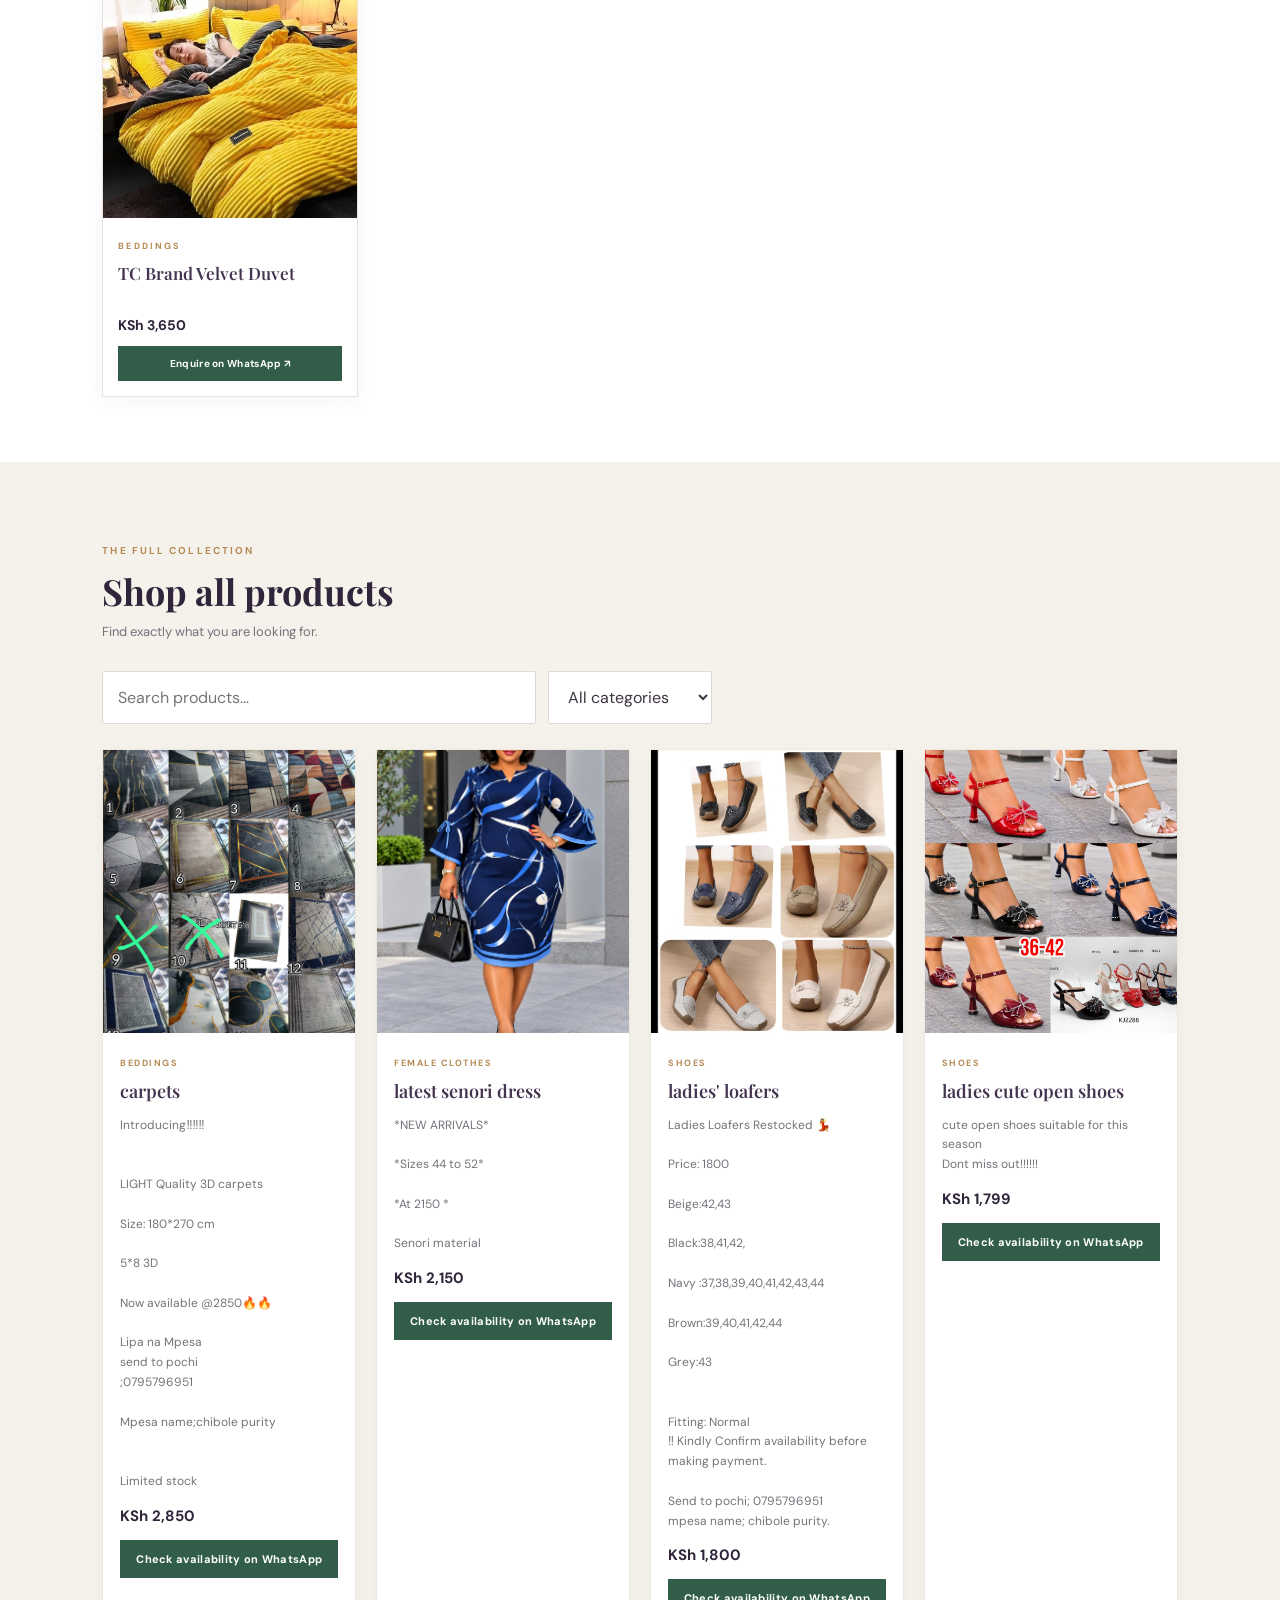
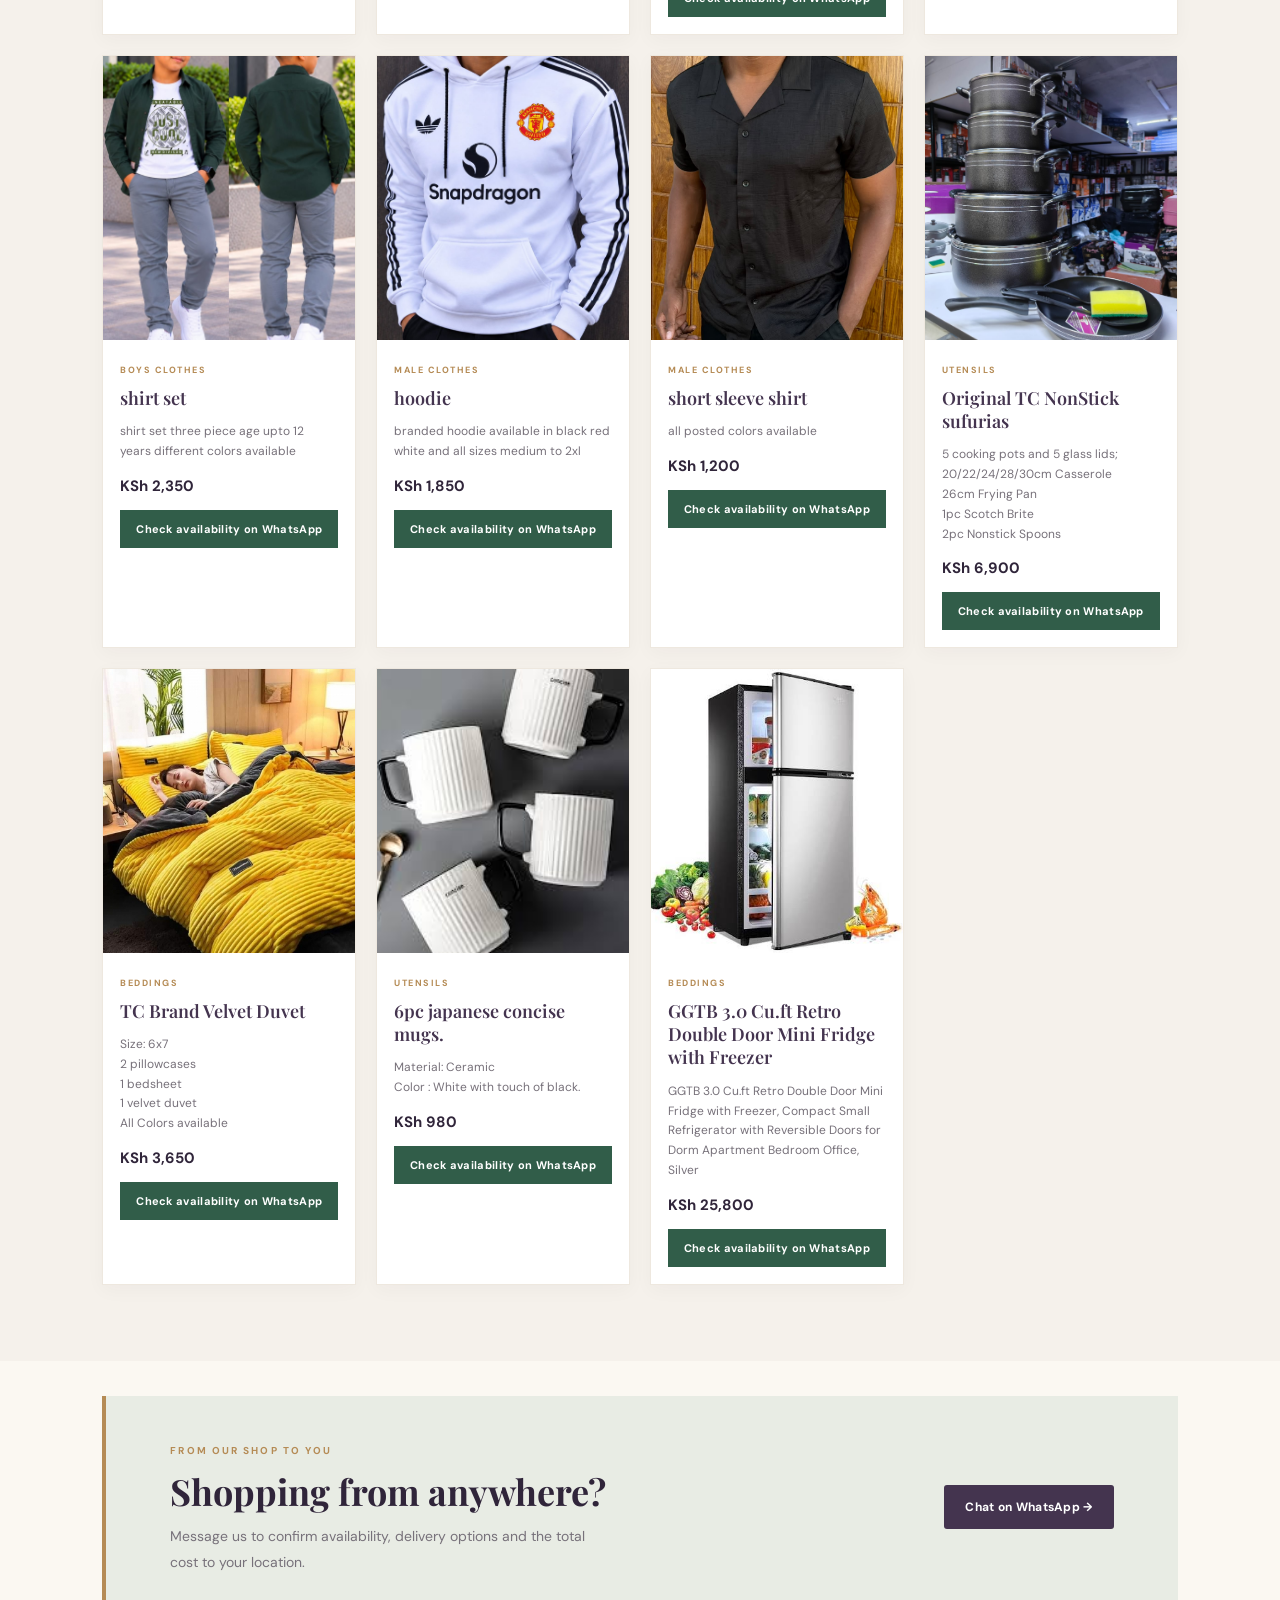
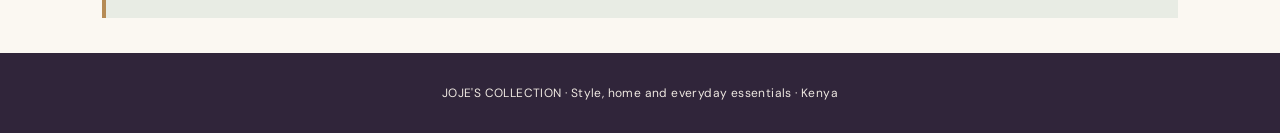
==== commit 5347830c: "Rename index_backupit.html to index.html" ====
--- a/index.html
+++ b/index.html
@@ -11,4 +11,4 @@
 <section id="new-arrivals" class="feature-section new-section"><div class="section-heading"><div><small>JUST LANDED</small><h2>New arrivals</h2><p class="section-intro">Fresh additions to the JOJE'S COLLECTION family.</p></div><a class="text-link" href="#products">Explore the shop ↗</a></div><div id="new-track" class="feature-track"></div></section>
 <section id="products" class="products-section"><div class="section-heading"><div><small>THE FULL COLLECTION</small><h2>Shop all products</h2><p class="section-intro">Find exactly what you are looking for.</p></div></div><div class="tools"><input id="search" placeholder="Search products…" aria-label="Search products"><select id="filter" aria-label="Filter by category"><option value="">All categories</option></select></div><div id="grid" class="grid"></div><p id="empty" hidden>No products found. Please check back soon.</p></section>
 <section class="delivery"><div><small>FROM OUR SHOP TO YOU</small><h2>Shopping from anywhere?</h2><p>Message us to confirm availability, delivery options and the total cost to your location.</p></div><a class="btn" href="https://wa.me/254795796951">Chat on WhatsApp →</a></section>
-</main><footer>JOJE'S COLLECTION · Style, home and everyday essentials · Kenya</footer><script src="products.js"></script><script src="app.js?v=20261106-livefix"></script></body></html>+</main><footer>JOJE'S COLLECTION · Style, home and everyday essentials · Kenya</footer><script src="products.js"></script><script src="app.js?v=20261106-livefix"></script></body></html>
--- a/styles.css
+++ b/styles.css
@@ -2,7 +2,7 @@
 :root{--plum:#44344f;--deep:#30253a;--soft:#75617f;--cream:#fbf8f2;--ivory:#f3eee5;--gold:#b58b55;--sage:#e8ece4;--muted:#77717a;--line:#e9e2d9}
 *{box-sizing:border-box}html{scroll-behavior:smooth}body{margin:0;background:var(--cream);color:#302a32;font-family:'DM Sans',sans-serif;-webkit-font-smoothing:antialiased}a{color:inherit;text-decoration:none}button,input,select{font:inherit}
 header{min-height:78px;padding:0 7%;display:flex;align-items:center;justify-content:space-between;gap:24px;background:rgba(255,255,255,.97);position:sticky;top:0;z-index:10;border-bottom:1px solid var(--line);box-shadow:0 4px 22px rgba(48,37,58,.035)}
-.brand{display:flex;align-items:center;gap:11px;color:var(--plum);font-weight:700;letter-spacing:1.3px;font-size:13px;white-space:nowrap}.brand:first-letter{background:var(--plum);color:white;border-radius:50%;padding:8px 12px;font:italic 24px Georgia}
+.brand{display:flex;align-items:center;gap:0;color:var(--plum);font-weight:700;letter-spacing:1.3px;font-size:13px;white-space:nowrap}
 nav{display:flex;align-items:center;gap:30px;font-size:13px;color:#514957}nav a:hover{color:var(--gold)}
 .wa,.btn{display:inline-flex;align-items:center;justify-content:center;background:var(--plum);color:white;padding:14px 21px;border-radius:3px;font-size:12px;font-weight:700;letter-spacing:.3px;transition:.2s}.wa:hover,.btn:hover{background:var(--deep);transform:translateY(-2px)}
 .hero{padding:72px 10%;min-height:510px;display:grid;grid-template-columns:1.02fr .98fr;align-items:center;gap:54px;overflow:hidden;background:radial-gradient(circle at 82% 18%,rgba(181,139,85,.13),transparent 28%),linear-gradient(112deg,#f4efe7 0%,#f4efe7 52%,#e8e3e9 52%,#e8e3e9 100%)}
@@ -17,7 +17,7 @@
 .info{padding:17px}.info small{font-size:9px;letter-spacing:1.5px}.info h3{font:600 18px/1.3 'Playfair Display',Georgia,serif;color:var(--plum);margin:9px 0}.info p{font-size:12px;line-height:1.65;color:var(--muted);white-space:pre-line}.price{color:var(--deep);font-weight:700;font-size:15px;margin:14px 0}.order{display:block;text-align:center;background:#315d49;color:white;padding:12px;font-size:11px;font-weight:700;letter-spacing:.3px}.order:hover{background:#244635}#empty{color:var(--muted);padding:25px 0}
 .delivery{background:var(--sage);margin:35px 8%;padding:42px 5%;display:flex;align-items:center;justify-content:space-between;gap:25px;border-left:4px solid var(--gold)}.delivery h2{margin-bottom:12px}.delivery p{margin-bottom:0}footer{text-align:center;background:var(--deep);color:#eee8e1;padding:32px 15px;font-size:12px;letter-spacing:.4px}
 @media(max-width:900px){header{padding:0 5%}nav{gap:17px}.hero{padding:60px 7%;gap:30px}.grid{grid-template-columns:repeat(3,1fr)}}
-@media(max-width:650px){header{min-height:68px;padding:0 5%;gap:10px}.brand{font-size:11px;letter-spacing:.7px}.brand:first-letter{padding:6px 9px;font-size:20px}nav{display:none}.wa{padding:11px 13px;font-size:11px}.hero{grid-template-columns:1fr;padding:48px 7% 55px;gap:34px;background:linear-gradient(145deg,#f4efe7,#e8e3e9)}.hero h1{font-size:clamp(43px,12vw,58px)}.hero-art{min-height:220px}.hero-art span{font-size:45px}.strip{line-height:1.8;padding:13px 16px}main section{padding:52px 5%}h2{font-size:30px}.cats{grid-template-columns:repeat(2,1fr);gap:10px}.cat{min-height:100px;padding:17px;font-size:16px}.tools{gap:8px}.tools input,.tools select{width:50%;padding:12px 10px;font-size:12px}.grid{grid-template-columns:repeat(2,minmax(0,1fr));gap:11px}.info{padding:12px}.info h3{font-size:16px}.info p{font-size:11px}.delivery{margin:12px 5%;padding:27px 6%;display:block}.delivery .btn{margin-top:20px}}
+@media(max-width:650px){header{min-height:68px;padding:0 5%;gap:10px}.brand{font-size:11px;letter-spacing:.7px}nav{display:none}.wa{padding:11px 13px;font-size:11px}.hero{grid-template-columns:1fr;padding:48px 7% 55px;gap:34px;background:linear-gradient(145deg,#f4efe7,#e8e3e9)}.hero h1{font-size:clamp(43px,12vw,58px)}.hero-art{min-height:220px}.hero-art span{font-size:45px}.strip{line-height:1.8;padding:13px 16px}main section{padding:52px 5%}h2{font-size:30px}.cats{grid-template-columns:repeat(2,1fr);gap:10px}.cat{min-height:100px;padding:17px;font-size:16px}.tools{gap:8px}.tools input,.tools select{width:50%;padding:12px 10px;font-size:12px}.grid{grid-template-columns:repeat(2,minmax(0,1fr));gap:11px}.info{padding:12px}.info h3{font-size:16px}.info p{font-size:11px}.delivery{margin:12px 5%;padding:27px 6%;display:block}.delivery .btn{margin-top:20px}}
 @media(max-width:360px){.brand span{font-size:10px}.info h3{font-size:14px}}
 
 /* Rotating category previews and featured product rails */
